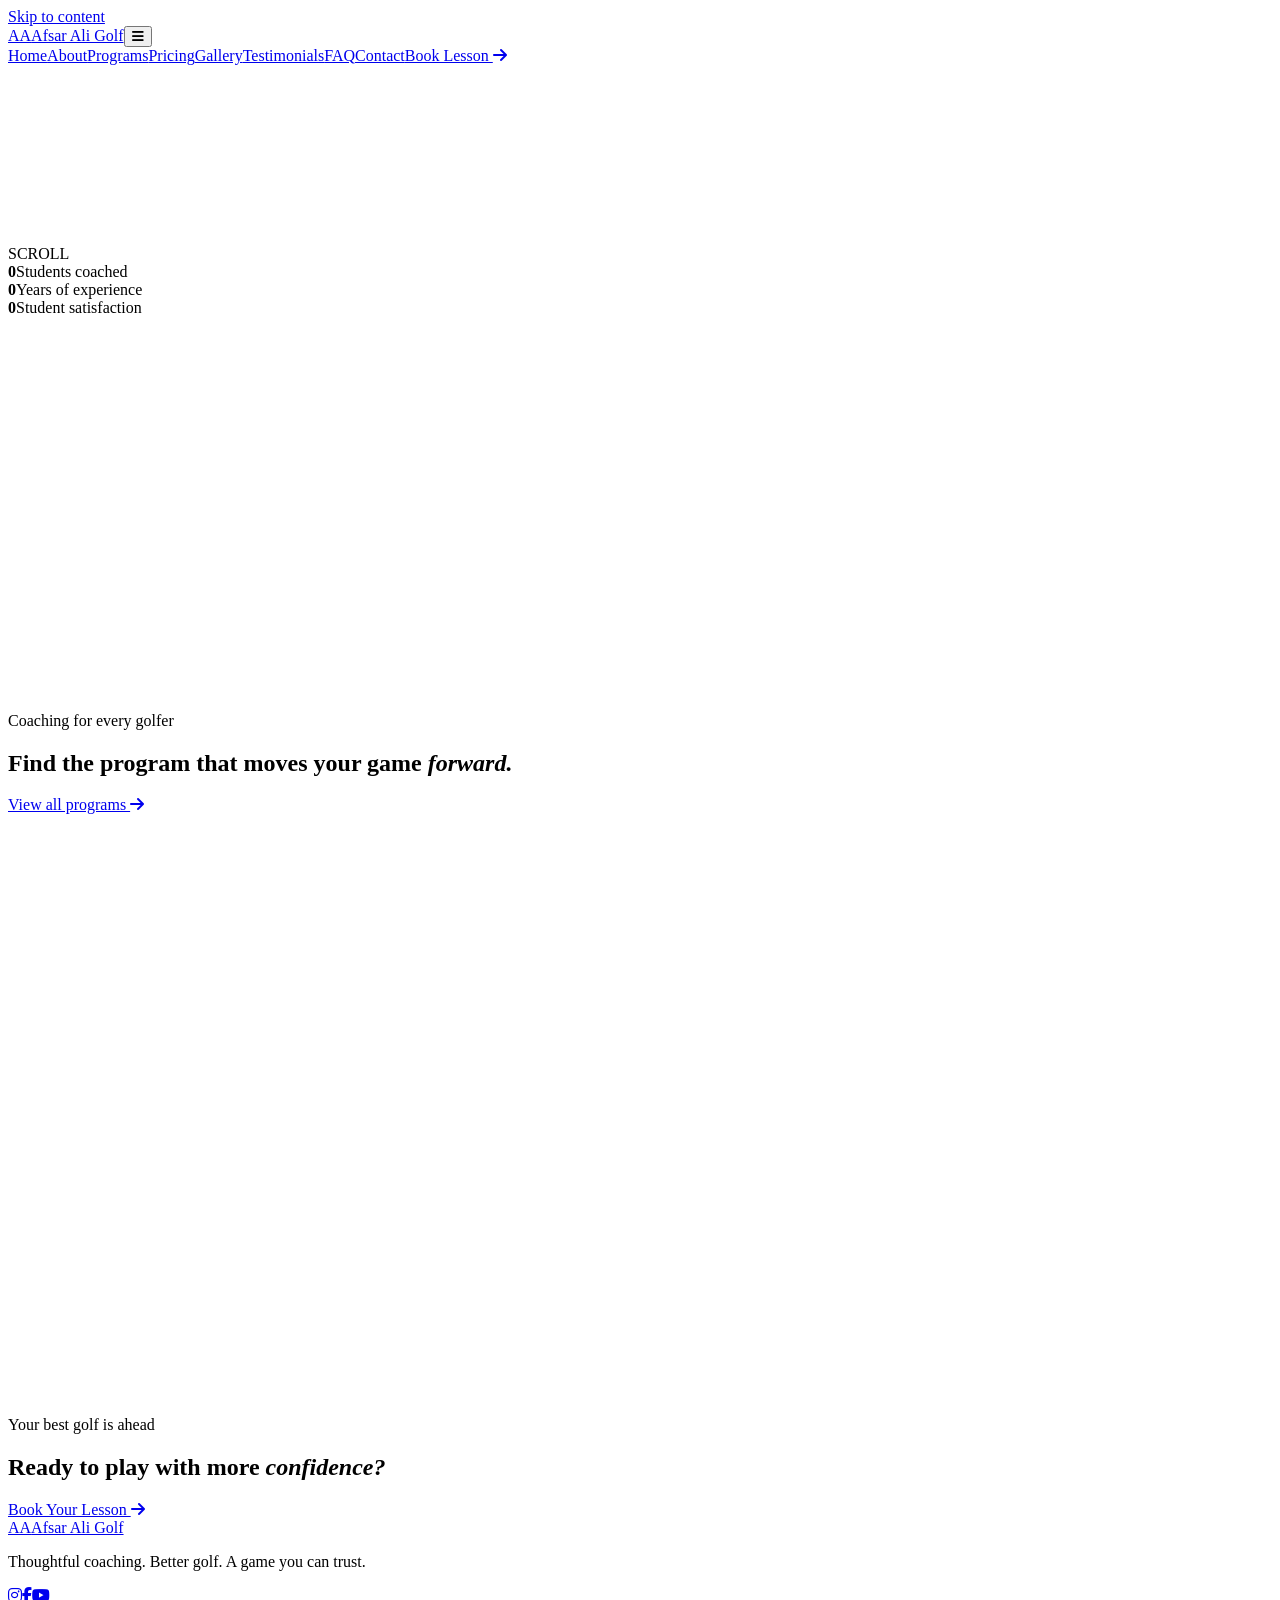
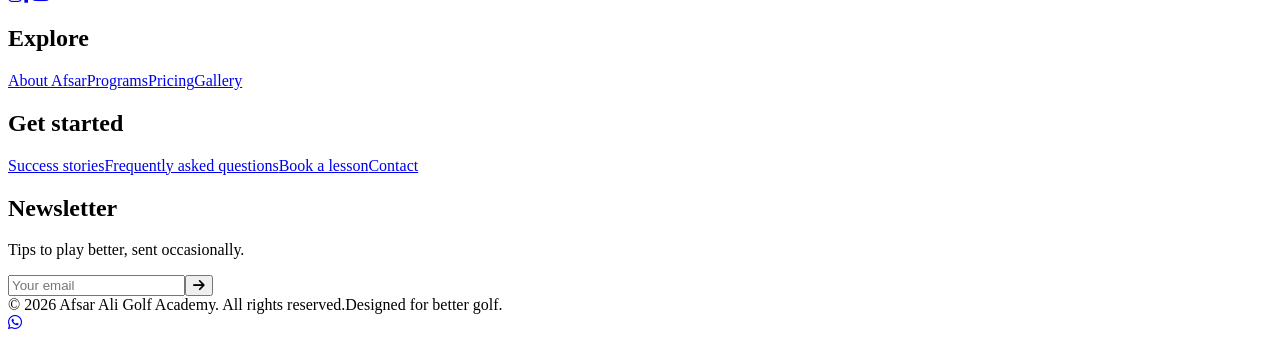
==== index.html @ 57fdd4dd "Add files via upload" ====
<!doctype html>
<html lang="en">
<head>
  <meta charset="utf-8"><meta name="viewport" content="width=device-width,initial-scale=1">
  <title>Afsar Ali Golf Academy | Master Your Golf Game</title>
  <meta name="description" content="Professional golf coaching from former professional player Afsar Ali. Private lessons, junior coaching, swing analysis and on-course game improvement.">
  <meta name="keywords" content="Afsar Ali, golf coach, golf lessons, private golf coaching, junior golf, swing analysis">
  <meta property="og:title" content="Afsar Ali Golf Academy"><meta property="og:description" content="Professional golf coaching for beginners, juniors and advanced players."><meta property="og:type" content="website"><meta property="og:image" content="https://images.unsplash.com/photo-1587174486073-ae5e5cff23aa?auto=format&fit=crop&w=1200&q=85">
  <meta name="twitter:card" content="summary_large_image"><link rel="icon" href="assets/icons/favicon.svg" type="image/svg+xml">
  <link rel="preconnect" href="https://fonts.googleapis.com"><link rel="preconnect" href="https://cdnjs.cloudflare.com" crossorigin><link rel="stylesheet" href="https://cdnjs.cloudflare.com/ajax/libs/font-awesome/6.7.2/css/all.min.css"><link rel="stylesheet" href="https://unpkg.com/aos@2.3.1/dist/aos.css"><link rel="stylesheet" href="assets/css/style.css"><link rel="stylesheet" href="assets/css/responsive.css"><link rel="stylesheet" href="assets/css/animations.css">
  <script type="application/ld+json">{"@context":"https://schema.org","@type":"LocalBusiness","name":"Afsar Ali Golf Academy","description":"Professional golf coaching led by former professional player Afsar Ali.","priceRange":"$$","areaServed":"Pakistan","sameAs":[]}</script>
</head>
<body>
<a class="skip-link" href="#main-content">Skip to content</a>
<header class="site-header"><div class="container nav-wrap"><a class="brand" href="index.html" aria-label="Afsar Ali Golf Academy home"><span class="brand-mark">AA</span>Afsar Ali Golf</a><button class="nav-toggle" aria-expanded="false" aria-label="Open navigation"><i class="fa-solid fa-bars"></i></button><nav class="nav-links" aria-label="Main navigation"><a aria-current="page" href="index.html">Home</a><a href="about.html">About</a><a href="programs.html">Programs</a><a href="pricing.html">Pricing</a><a href="gallery.html">Gallery</a><a href="testimonials.html">Testimonials</a><a href="faq.html">FAQ</a><a href="contact.html">Contact</a><a class="button button-primary" href="contact.html#book">Book Lesson <i class="fa-solid fa-arrow-right"></i></a></nav></div></header>
<main id="main-content">
  <section class="hero"><div class="container hero-content" data-aos="fade-up"><p class="eyebrow">Former professional player · expert coaching</p><h1 class="display">Master Your<br>Golf <em>Game.</em></h1><p class="hero-text">Professional golf coaching for beginners, juniors and advanced players — led by Afsar Ali, a former professional player who knows what it takes to perform.</p><div class="hero-actions"><a class="button button-primary" href="contact.html#book">Book a Lesson <i class="fa-solid fa-arrow-right"></i></a><a class="button button-outline" href="about.html">Learn More <i class="fa-solid fa-play"></i></a></div></div><div class="scroll-indicator">SCROLL</div></section>
  <section class="quick-stats"><div class="container stats-grid"><div class="stat"><strong data-count="500" data-suffix="+">0</strong><span>Students coached</span></div><div class="stat"><strong data-count="15" data-suffix="+">0</strong><span>Years of experience</span></div><div class="stat"><strong data-count="98" data-suffix="%">0</strong><span>Student satisfaction</span></div></div></section>
  <section class="section"><div class="container split"><div class="image-frame" data-aos="fade-right"><img src="https://images.unsplash.com/photo-1535131749006-b7f58c99034b?auto=format&fit=crop&w=1000&q=85" alt="A golfer practicing on the course" loading="lazy"><div class="experience-card"><strong>PRO</strong><span>PLAYER EXPERIENCE<br>IN EVERY LESSON</span></div></div><div data-aos="fade-left"><p class="eyebrow">Meet your coach</p><h2 class="section-title">A better game starts with a better <em>plan.</em></h2><p class="lead">Afsar Ali combines the perspective of a former professional player with a calm, practical approach to coaching. Every lesson is built around your body, your goals, and the shots you want to hit.</p><div class="feature-list"><div class="feature"><i class="fa-solid fa-circle-check"></i><div><b>Clear, personal coaching</b><p>Simple changes and feedback you can take to the course.</p></div></div><div class="feature"><i class="fa-solid fa-circle-check"></i><div><b>Modern improvement tools</b><p>Video analysis, focused drills, and progress you can measure.</p></div></div></div><a class="button button-green" href="about.html">Meet Afsar Ali <i class="fa-solid fa-arrow-right"></i></a></div></div></section>
  <section class="section section-alt"><div class="container"><div class="section-head"><div><p class="eyebrow">Coaching for every golfer</p><h2 class="section-title">Find the program that moves your game <em>forward.</em></h2></div><a class="button button-green" href="programs.html">View all programs <i class="fa-solid fa-arrow-right"></i></a></div><div class="program-grid"><article class="program-card" data-aos="zoom-in" data-aos-delay="0"><i class="fa-solid fa-golf-ball-tee"></i><h3>Beginner Lessons</h3><p>Build confidence, solid fundamentals, and a love for the game.</p><a class="card-link" href="programs.html">Explore program <i class="fa-solid fa-arrow-right"></i></a></article><article class="program-card" data-aos="zoom-in" data-aos-delay="80"><i class="fa-solid fa-child-reaching"></i><h3>Junior Coaching</h3><p>Fun, athletic coaching for the next generation of golfers.</p><a class="card-link" href="programs.html">Explore program <i class="fa-solid fa-arrow-right"></i></a></article><article class="program-card" data-aos="zoom-in" data-aos-delay="160"><i class="fa-solid fa-person-swing"></i><h3>Private Coaching</h3><p>One-to-one lessons tailored entirely to your next goal.</p><a class="card-link" href="programs.html">Explore program <i class="fa-solid fa-arrow-right"></i></a></article><article class="program-card" data-aos="zoom-in" data-aos-delay="240"><i class="fa-solid fa-chart-line"></i><h3>Swing Analysis</h3><p>See your patterns and get a focused practice roadmap.</p><a class="card-link" href="programs.html">Explore program <i class="fa-solid fa-arrow-right"></i></a></article></div></div></section>
  <section class="quote-strip"><div class="container" data-aos="fade-up"><blockquote>“Afsar gave me a simpler way to think about the game. I’m playing with more <em>confidence</em> than I have in years.”</blockquote><p class="quote-author">— Omar S. · Handicap improved from 18 to 11</p></div></section>
  <section class="cta"><div class="container"><div><p class="eyebrow">Your best golf is ahead</p><h2 class="section-title">Ready to play with more <em>confidence?</em></h2></div><a class="button button-green" href="contact.html#book">Book Your Lesson <i class="fa-solid fa-arrow-right"></i></a></div></section>
</main>
<footer class="site-footer"><div class="container footer-grid"><div class="footer-brand"><a class="brand" href="index.html"><span class="brand-mark">AA</span>Afsar Ali Golf</a><p>Thoughtful coaching. Better golf. A game you can trust.</p><div class="socials"><a href="#" aria-label="Instagram"><i class="fa-brands fa-instagram"></i></a><a href="#" aria-label="Facebook"><i class="fa-brands fa-facebook-f"></i></a><a href="#" aria-label="YouTube"><i class="fa-brands fa-youtube"></i></a></div></div><div><h2>Explore</h2><a href="about.html">About Afsar</a><a href="programs.html">Programs</a><a href="pricing.html">Pricing</a><a href="gallery.html">Gallery</a></div><div><h2>Get started</h2><a href="testimonials.html">Success stories</a><a href="faq.html">Frequently asked questions</a><a href="contact.html#book">Book a lesson</a><a href="contact.html">Contact</a></div><div><h2>Newsletter</h2><p>Tips to play better, sent occasionally.</p><form class="newsletter" data-newsletter><input aria-label="Email address" type="email" required placeholder="Your email"><button aria-label="Subscribe" type="submit"><i class="fa-solid fa-arrow-right"></i></button></form></div></div><div class="container footer-bottom"><span>© 2026 Afsar Ali Golf Academy. All rights reserved.</span><span>Designed for better golf.</span></div></footer>
<a class="whatsapp" href="https://wa.me/923000000000?text=Hello%20Afsar%2C%20I%27d%20like%20to%20book%20a%20golf%20lesson." aria-label="Book a lesson on WhatsApp"><i class="fa-brands fa-whatsapp"></i></a>
<script src="https://unpkg.com/aos@2.3.1/dist/aos.js"></script><script src="assets/js/app.js"></script>
</body></html>
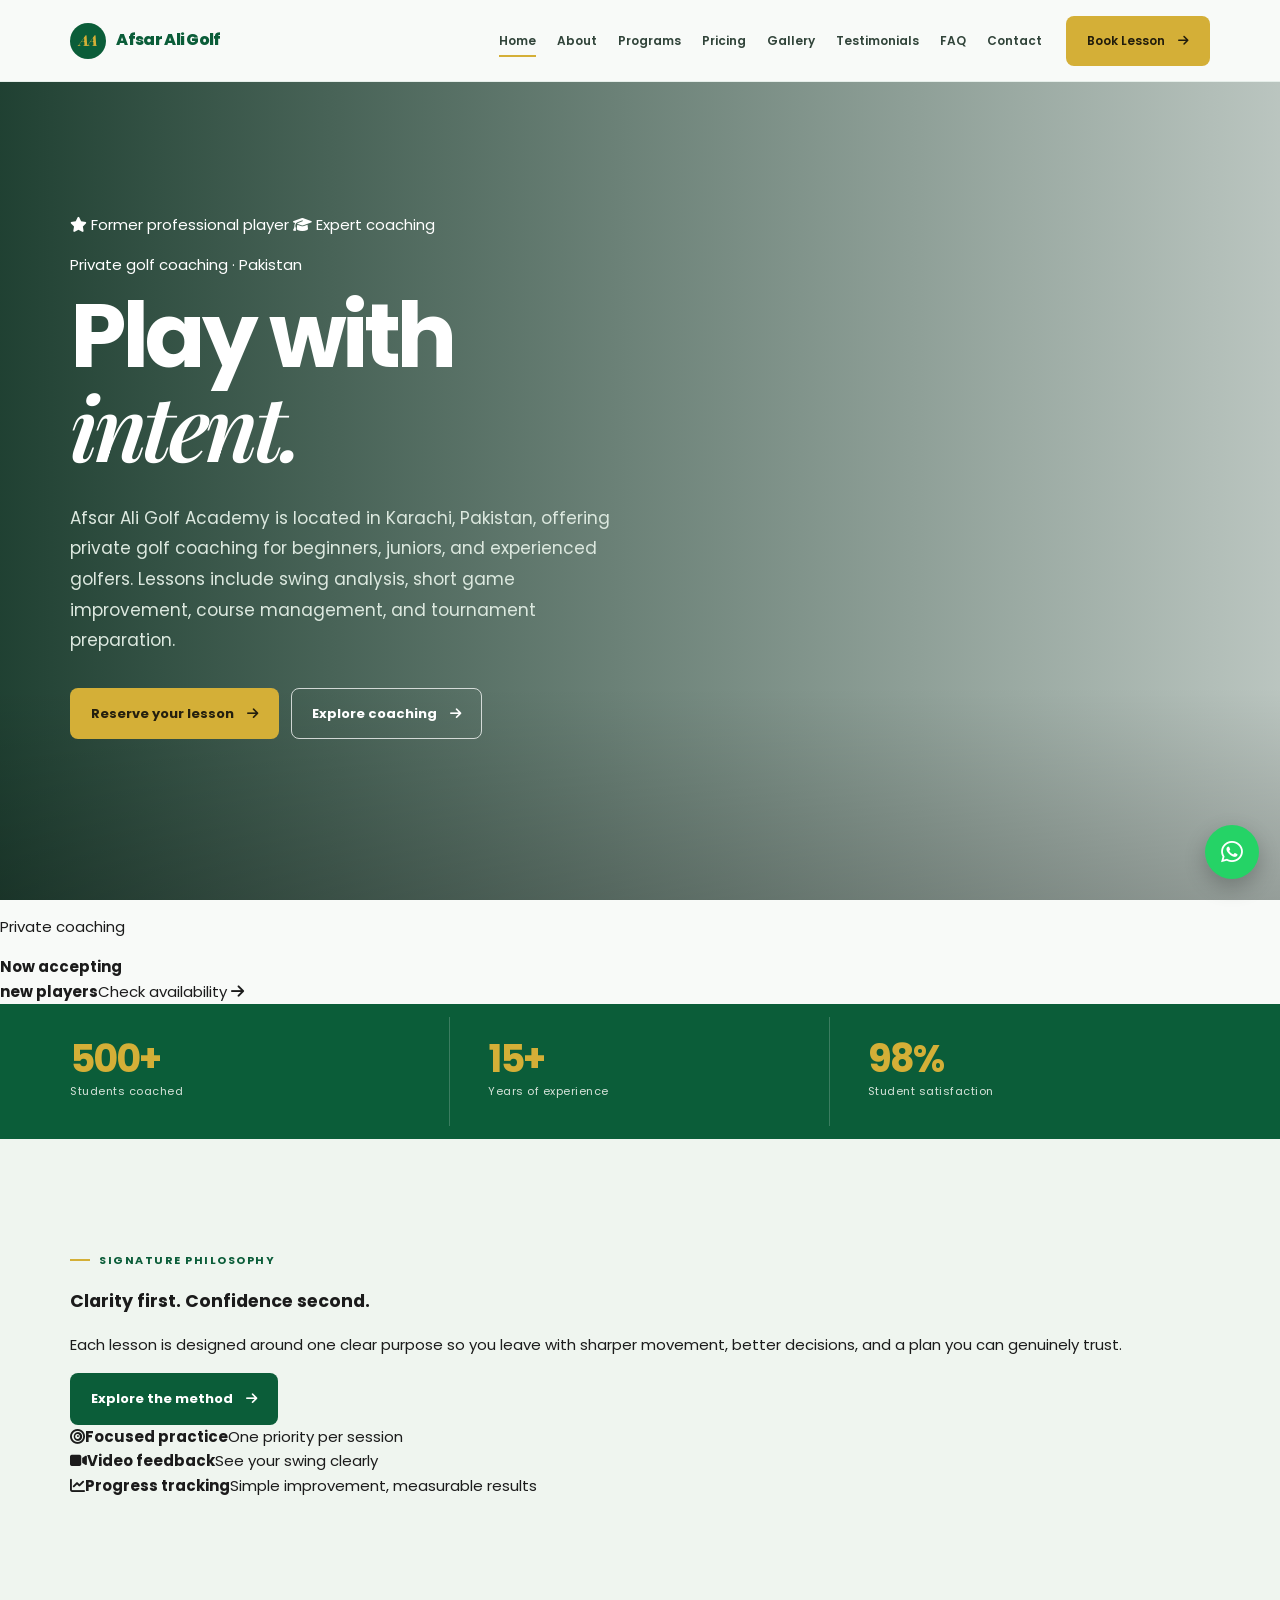
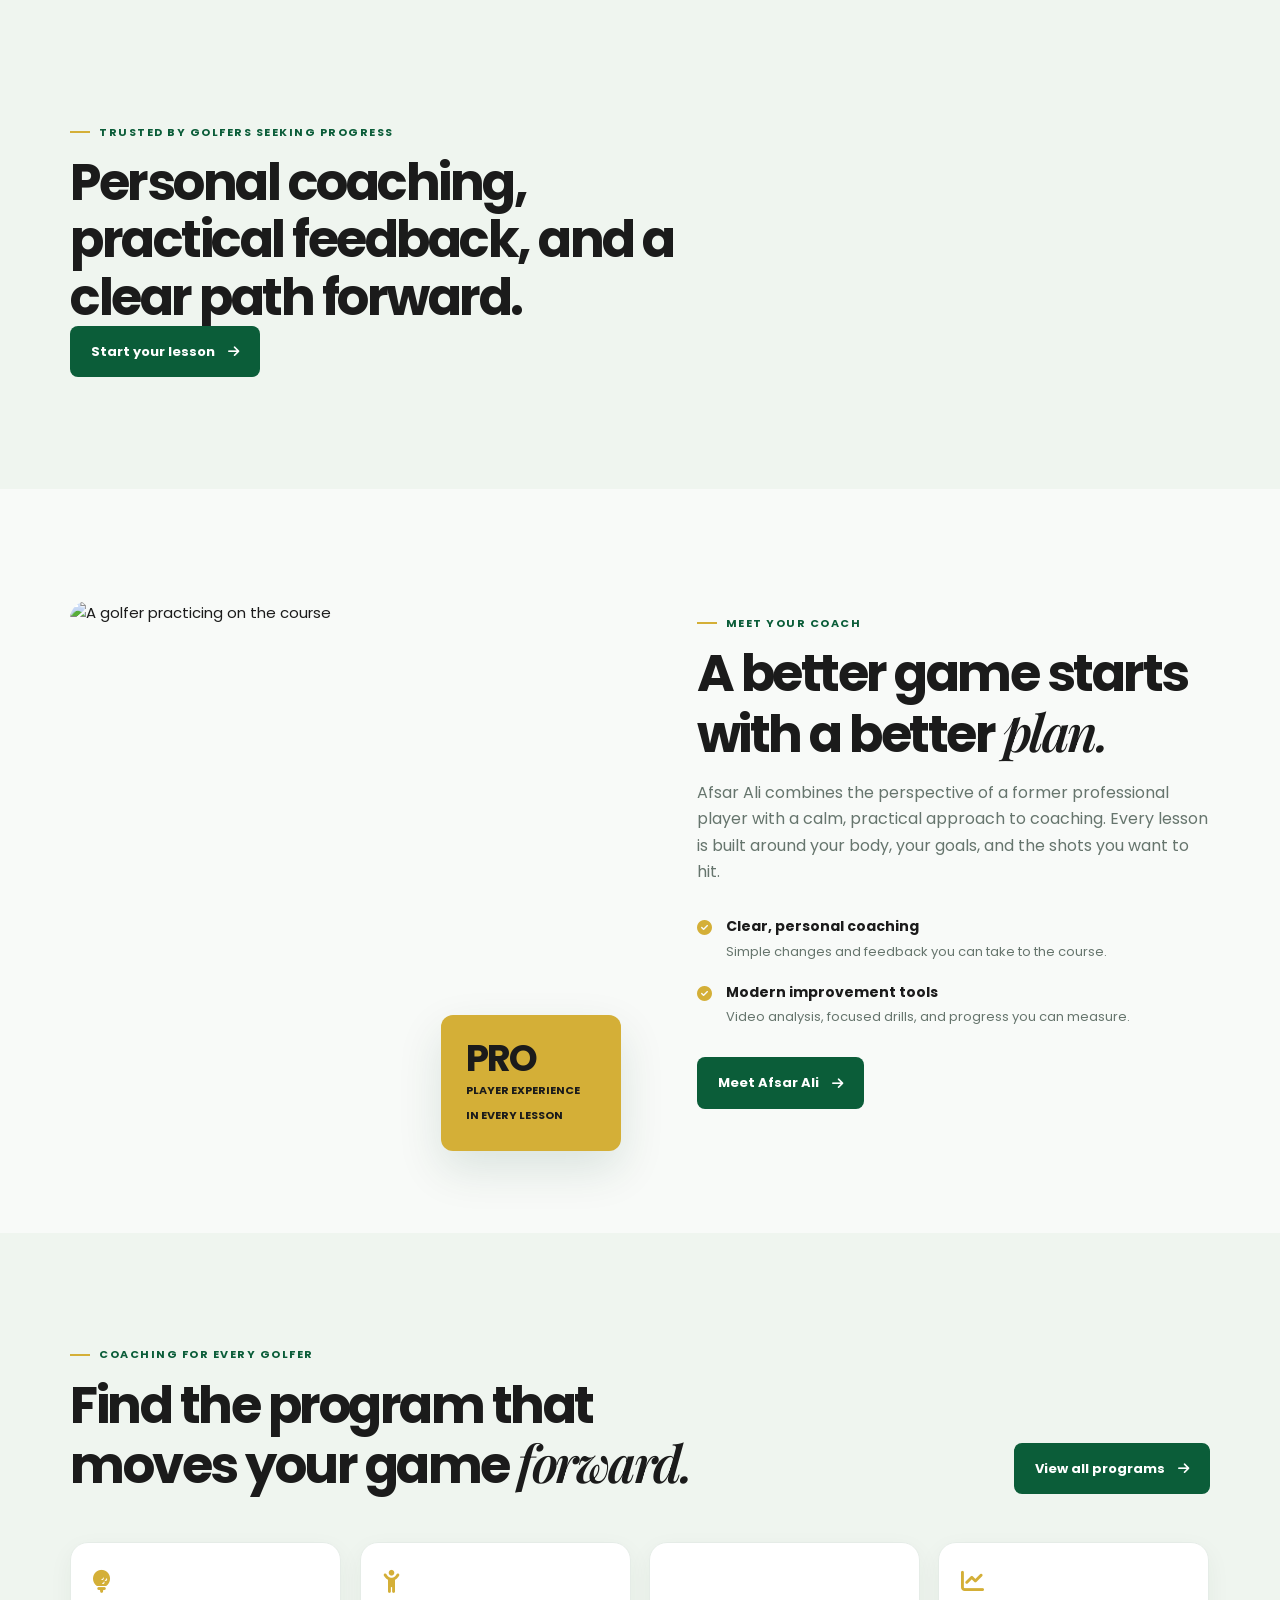
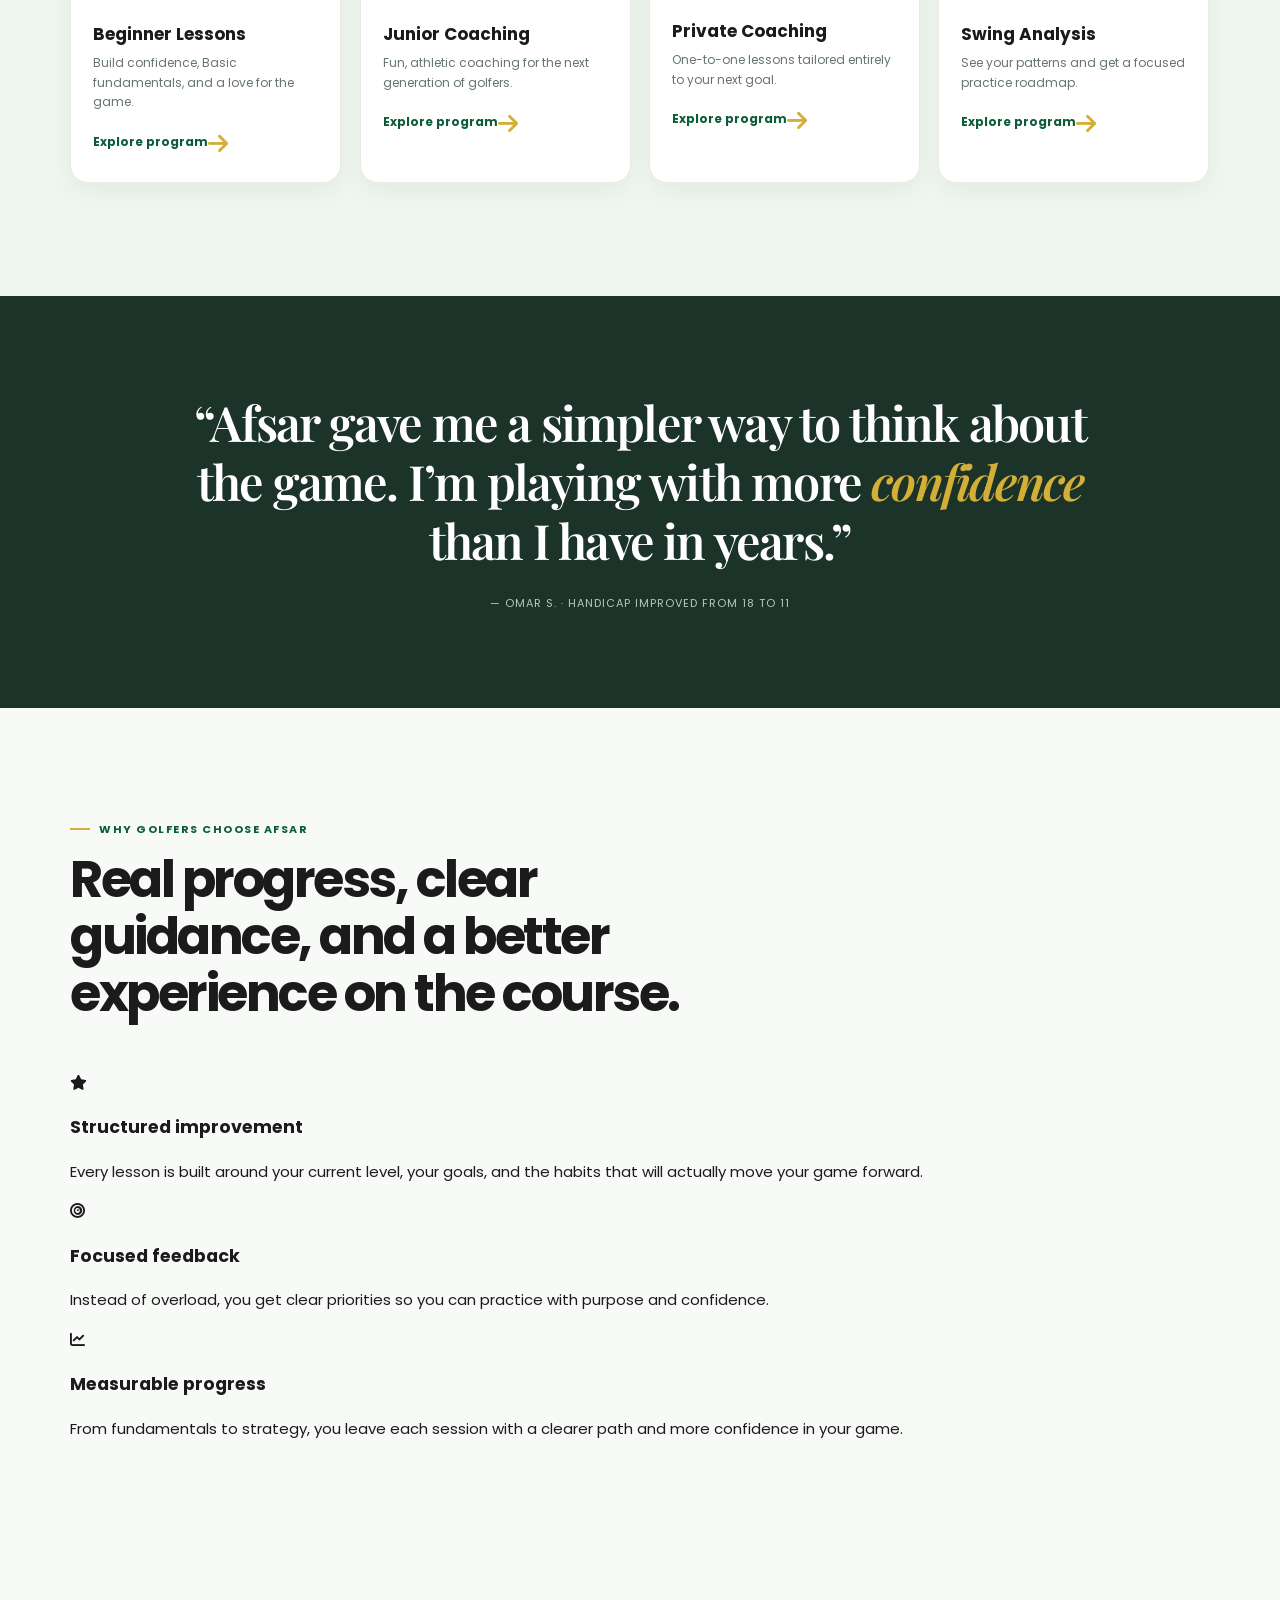
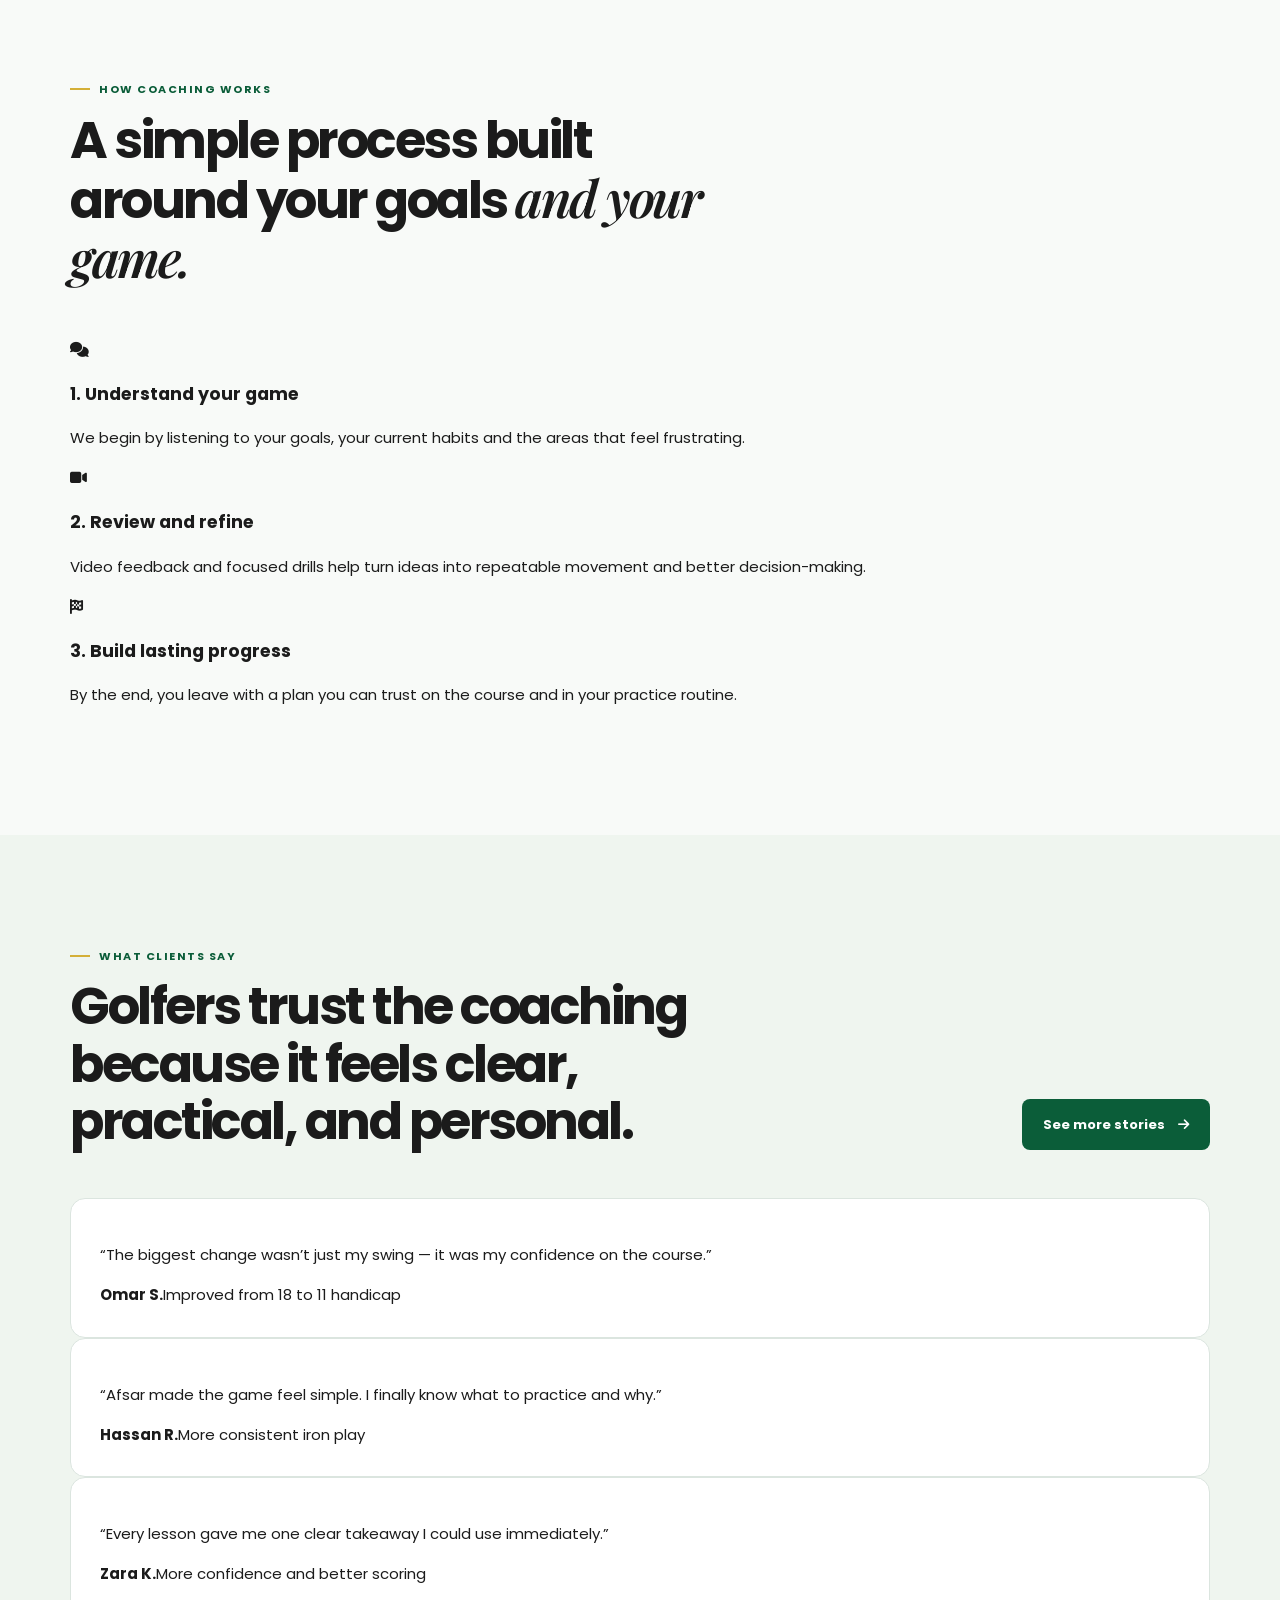
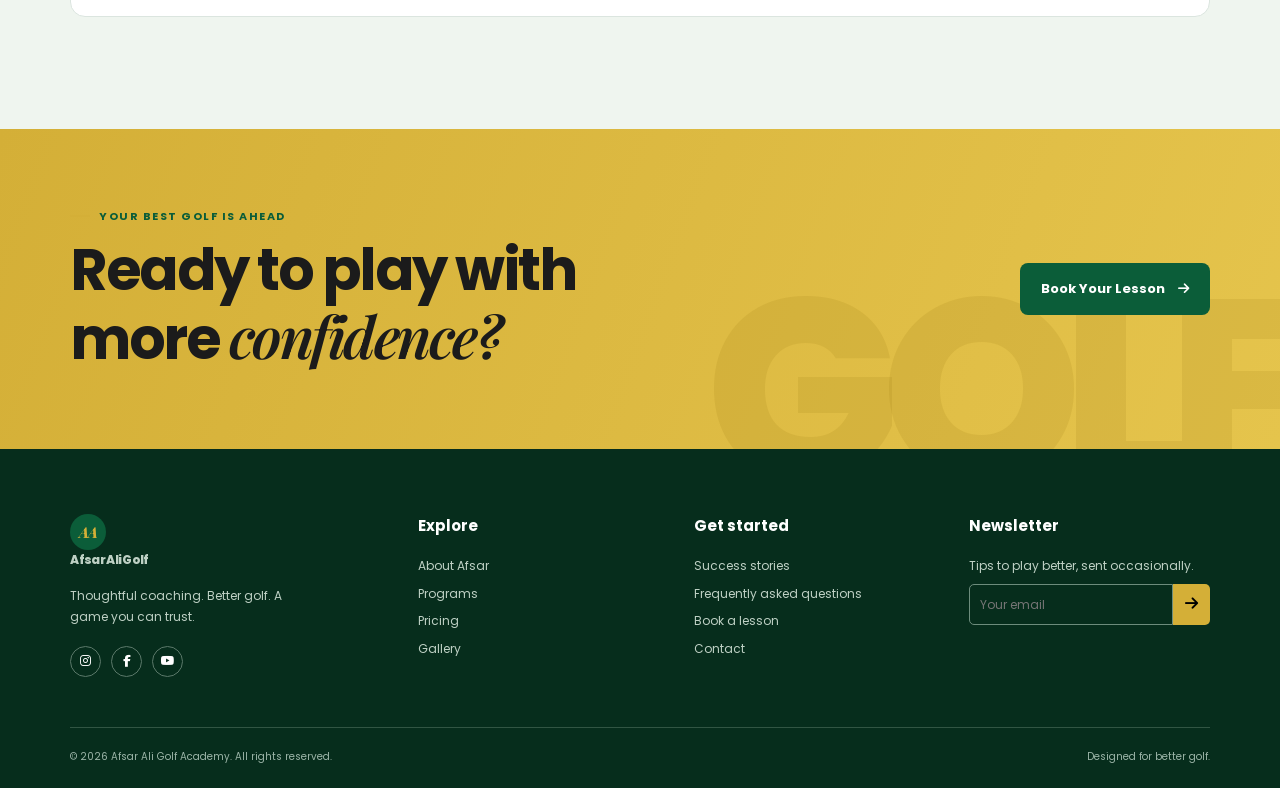
==== commit 8e073668: "Add files via upload" ====
--- a/index.html
+++ b/index.html
@@ -2,26 +2,171 @@
 <html lang="en">
 <head>
   <meta charset="utf-8"><meta name="viewport" content="width=device-width,initial-scale=1">
-  <title>Afsar Ali Golf Academy | Master Your Golf Game</title>
+  <title>Afsar Ali Golf Coach in Karachi | Golf Lessons & Training</title>
   <meta name="description" content="Professional golf coaching from former professional player Afsar Ali. Private lessons, junior coaching, swing analysis and on-course game improvement.">
   <meta name="keywords" content="Afsar Ali, golf coach, golf lessons, private golf coaching, junior golf, swing analysis">
   <meta property="og:title" content="Afsar Ali Golf Academy"><meta property="og:description" content="Professional golf coaching for beginners, juniors and advanced players."><meta property="og:type" content="website"><meta property="og:image" content="https://images.unsplash.com/photo-1587174486073-ae5e5cff23aa?auto=format&fit=crop&w=1200&q=85">
-  <meta name="twitter:card" content="summary_large_image"><link rel="icon" href="assets/icons/favicon.svg" type="image/svg+xml">
-  <link rel="preconnect" href="https://fonts.googleapis.com"><link rel="preconnect" href="https://cdnjs.cloudflare.com" crossorigin><link rel="stylesheet" href="https://cdnjs.cloudflare.com/ajax/libs/font-awesome/6.7.2/css/all.min.css"><link rel="stylesheet" href="https://unpkg.com/aos@2.3.1/dist/aos.css"><link rel="stylesheet" href="assets/css/style.css"><link rel="stylesheet" href="assets/css/responsive.css"><link rel="stylesheet" href="assets/css/animations.css">
-  <script type="application/ld+json">{"@context":"https://schema.org","@type":"LocalBusiness","name":"Afsar Ali Golf Academy","description":"Professional golf coaching led by former professional player Afsar Ali.","priceRange":"$$","areaServed":"Pakistan","sameAs":[]}</script>
+  <meta name="twitter:card" content="summary_large_image">
+  <link rel="icon" href="assets/icons/favicon.svg">
+  <link rel="canonical" href="https://afsarali.great-site.net/"><link rel="icon" href="assets/icons/favicon.svg" type="image/svg+xml">
+  <link rel="preconnect" href="https://fonts.googleapis.com"><link rel="preconnect" href="https://cdnjs.cloudflare.com" crossorigin><link rel="preconnect" href="https://images.unsplash.com" crossorigin><link rel="stylesheet" href="https://cdnjs.cloudflare.com/ajax/libs/font-awesome/6.7.2/css/all.min.css"><link rel="stylesheet" href="assets/css/style.css"><link rel="stylesheet" href="assets/css/responsive.css"><link rel="stylesheet" href="assets/css/animations.css">
+  <script type="application/ld+json">{"@context":"https://schema.org","@type":"SportsActivityLocation","name":"Afsar Ali Golf Academy","description":"Professional golf coaching led by former professional player Afsar Ali.","priceRange":"$$","areaServed":"Karachi","address":{"@type":"PostalAddress","addressLocality":"Karachi","addressCountry":"PK"},"sameAs":[]}</script>
 </head>
 <body>
 <a class="skip-link" href="#main-content">Skip to content</a>
 <header class="site-header"><div class="container nav-wrap"><a class="brand" href="index.html" aria-label="Afsar Ali Golf Academy home"><span class="brand-mark">AA</span>Afsar Ali Golf</a><button class="nav-toggle" aria-expanded="false" aria-label="Open navigation"><i class="fa-solid fa-bars"></i></button><nav class="nav-links" aria-label="Main navigation"><a aria-current="page" href="index.html">Home</a><a href="about.html">About</a><a href="programs.html">Programs</a><a href="pricing.html">Pricing</a><a href="gallery.html">Gallery</a><a href="testimonials.html">Testimonials</a><a href="faq.html">FAQ</a><a href="contact.html">Contact</a><a class="button button-primary" href="contact.html#book">Book Lesson <i class="fa-solid fa-arrow-right"></i></a></nav></div></header>
 <main id="main-content">
-  <section class="hero"><div class="container hero-content" data-aos="fade-up"><p class="eyebrow">Former professional player · expert coaching</p><h1 class="display">Master Your<br>Golf <em>Game.</em></h1><p class="hero-text">Professional golf coaching for beginners, juniors and advanced players — led by Afsar Ali, a former professional player who knows what it takes to perform.</p><div class="hero-actions"><a class="button button-primary" href="contact.html#book">Book a Lesson <i class="fa-solid fa-arrow-right"></i></a><a class="button button-outline" href="about.html">Learn More <i class="fa-solid fa-play"></i></a></div></div><div class="scroll-indicator">SCROLL</div></section>
-  <section class="quick-stats"><div class="container stats-grid"><div class="stat"><strong data-count="500" data-suffix="+">0</strong><span>Students coached</span></div><div class="stat"><strong data-count="15" data-suffix="+">0</strong><span>Years of experience</span></div><div class="stat"><strong data-count="98" data-suffix="%">0</strong><span>Student satisfaction</span></div></div></section>
-  <section class="section"><div class="container split"><div class="image-frame" data-aos="fade-right"><img src="https://images.unsplash.com/photo-1535131749006-b7f58c99034b?auto=format&fit=crop&w=1000&q=85" alt="A golfer practicing on the course" loading="lazy"><div class="experience-card"><strong>PRO</strong><span>PLAYER EXPERIENCE<br>IN EVERY LESSON</span></div></div><div data-aos="fade-left"><p class="eyebrow">Meet your coach</p><h2 class="section-title">A better game starts with a better <em>plan.</em></h2><p class="lead">Afsar Ali combines the perspective of a former professional player with a calm, practical approach to coaching. Every lesson is built around your body, your goals, and the shots you want to hit.</p><div class="feature-list"><div class="feature"><i class="fa-solid fa-circle-check"></i><div><b>Clear, personal coaching</b><p>Simple changes and feedback you can take to the course.</p></div></div><div class="feature"><i class="fa-solid fa-circle-check"></i><div><b>Modern improvement tools</b><p>Video analysis, focused drills, and progress you can measure.</p></div></div></div><a class="button button-green" href="about.html">Meet Afsar Ali <i class="fa-solid fa-arrow-right"></i></a></div></div></section>
-  <section class="section section-alt"><div class="container"><div class="section-head"><div><p class="eyebrow">Coaching for every golfer</p><h2 class="section-title">Find the program that moves your game <em>forward.</em></h2></div><a class="button button-green" href="programs.html">View all programs <i class="fa-solid fa-arrow-right"></i></a></div><div class="program-grid"><article class="program-card" data-aos="zoom-in" data-aos-delay="0"><i class="fa-solid fa-golf-ball-tee"></i><h3>Beginner Lessons</h3><p>Build confidence, solid fundamentals, and a love for the game.</p><a class="card-link" href="programs.html">Explore program <i class="fa-solid fa-arrow-right"></i></a></article><article class="program-card" data-aos="zoom-in" data-aos-delay="80"><i class="fa-solid fa-child-reaching"></i><h3>Junior Coaching</h3><p>Fun, athletic coaching for the next generation of golfers.</p><a class="card-link" href="programs.html">Explore program <i class="fa-solid fa-arrow-right"></i></a></article><article class="program-card" data-aos="zoom-in" data-aos-delay="160"><i class="fa-solid fa-person-swing"></i><h3>Private Coaching</h3><p>One-to-one lessons tailored entirely to your next goal.</p><a class="card-link" href="programs.html">Explore program <i class="fa-solid fa-arrow-right"></i></a></article><article class="program-card" data-aos="zoom-in" data-aos-delay="240"><i class="fa-solid fa-chart-line"></i><h3>Swing Analysis</h3><p>See your patterns and get a focused practice roadmap.</p><a class="card-link" href="programs.html">Explore program <i class="fa-solid fa-arrow-right"></i></a></article></div></div></section>
-  <section class="quote-strip"><div class="container" data-aos="fade-up"><blockquote>“Afsar gave me a simpler way to think about the game. I’m playing with more <em>confidence</em> than I have in years.”</blockquote><p class="quote-author">— Omar S. · Handicap improved from 18 to 11</p></div></section>
-  <section class="cta"><div class="container"><div><p class="eyebrow">Your best golf is ahead</p><h2 class="section-title">Ready to play with more <em>confidence?</em></h2></div><a class="button button-green" href="contact.html#book">Book Your Lesson <i class="fa-solid fa-arrow-right"></i></a></div></section>
+  <section class="hero hero-luxe">
+    <div class="container hero-content" data-aos="fade-up">
+      <div class="hero-meta">
+        <span class="hero-pill"><i class="fa-solid fa-star"></i> Former professional player</span>
+        <span class="hero-pill"><i class="fa-solid fa-graduation-cap"></i> Expert coaching</span>
+      </div>
+      <p class="hero-kicker"><span></span> Private golf coaching · Pakistan</p>
+      <h1 class="display">Play with<br><em>intent.</em></h1>
+      <p class="hero-text">Afsar Ali Golf Academy is located in Karachi, Pakistan, offering private golf coaching for beginners, juniors, and experienced golfers. Lessons include swing analysis, short game improvement, course management, and tournament preparation.</p>
+      <div class="hero-actions">
+        <a class="button button-primary" href="contact.html#book">Reserve your lesson <i class="fa-solid fa-arrow-right"></i></a>
+        <a class="button button-outline" href="programs.html">Explore coaching <i class="fa-solid fa-arrow-right"></i></a>
+      </div>
+     
+    </div>
+  </section>
+  <aside class="hero-reservation" aria-label="Private coaching availability"><span class="availability-dot"></span><p>Private coaching</p><strong>Now accepting<br>new players</strong><a href="contact.html#book">Check availability <i class="fa-solid fa-arrow-right"></i></a></aside>
+
+  <section class="quick-stats">
+    <div class="container stats-grid">
+      <div class="stat"><strong data-count="500" data-suffix="+">0</strong><span>Students coached</span></div>
+      <div class="stat"><strong data-count="15" data-suffix="+">0</strong><span>Years of experience</span></div>
+      <div class="stat"><strong data-count="98" data-suffix="%">0</strong><span>Student satisfaction</span></div>
+    </div>
+  </section>
+
+  <section class="section section-alt">
+    <div class="container">
+      <div class="feature-showcase" data-aos="fade-up">
+        <article class="feature-featured">
+          <div class="feature-featured-copy">
+            <p class="eyebrow">Signature philosophy</p>
+            <h3>Clarity first. Confidence second.</h3>
+            <p>Each lesson is designed around one clear purpose so you leave with sharper movement, better decisions, and a plan you can genuinely trust.</p>
+            <a class="button button-green" href="programs.html">Explore the method <i class="fa-solid fa-arrow-right"></i></a>
+          </div>
+          <div class="feature-pills">
+            <div class="pill-card"><i class="fa-solid fa-bullseye"></i><strong>Focused practice</strong><span>One priority per session</span></div>
+            <div class="pill-card"><i class="fa-solid fa-video"></i><strong>Video feedback</strong><span>See your swing clearly</span></div>
+            <div class="pill-card"><i class="fa-solid fa-chart-line"></i><strong>Progress tracking</strong><span>Simple improvement, measurable results</span></div>
+          </div>
+        </article>
+      </div>
+    </div>
+  </section>
+
+  <section class="section section-alt trust-strip">
+    <div class="container">
+      <div class="trust-bar" data-aos="fade-up">
+        <div>
+          <p class="eyebrow">Trusted by golfers seeking progress</p>
+          <h2 class="section-title">Personal coaching, practical feedback, and a clear path forward.</h2>
+        </div>
+        <a class="button button-green" href="contact.html#book">Start your lesson <i class="fa-solid fa-arrow-right"></i></a>
+      </div>
+    </div>
+  </section>
+
+  <section class="section">
+    <div class="container split">
+      <div class="image-frame" data-aos="fade-right">
+        <img src="https://images.unsplash.com/photo-1535131749006-b7f58c99034b?auto=format&fit=crop&w=1000&q=85" alt="A golfer practicing on the course" loading="lazy" />
+        <div class="experience-card"><strong>PRO</strong><span>PLAYER EXPERIENCE<br>IN EVERY LESSON</span></div>
+      </div>
+      <div data-aos="fade-left">
+        <p class="eyebrow">Meet your coach</p>
+        <h2 class="section-title">A better game starts with a better <em>plan.</em></h2>
+        <p class="lead">Afsar Ali combines the perspective of a former professional player with a calm, practical approach to coaching. Every lesson is built around your body, your goals, and the shots you want to hit.</p>
+        <div class="feature-list">
+          <div class="feature"><i class="fa-solid fa-circle-check"></i><div><b>Clear, personal coaching</b><p>Simple changes and feedback you can take to the course.</p></div></div>
+          <div class="feature"><i class="fa-solid fa-circle-check"></i><div><b>Modern improvement tools</b><p>Video analysis, focused drills, and progress you can measure.</p></div></div>
+        </div>
+        <a class="button button-green" href="about.html">Meet Afsar Ali <i class="fa-solid fa-arrow-right"></i></a>
+      </div>
+    </div>
+  </section>
+
+  <section class="section section-alt">
+    <div class="container">
+      <div class="section-head">
+        <div>
+          <p class="eyebrow">Coaching for every golfer</p>
+          <h2 class="section-title">Find the program that moves your game <em>forward.</em></h2>
+        </div>
+        <a class="button button-green" href="programs.html">View all programs <i class="fa-solid fa-arrow-right"></i></a>
+      </div>
+      <div class="program-grid">
+        <article class="program-card" data-aos="zoom-in" data-aos-delay="0"><i class="fa-solid fa-golf-ball-tee"></i><h3>Beginner Lessons</h3><p>Build confidence, Basic fundamentals, and a love for the game.</p><a class="card-link" href="programs.html">Explore program <i class="fa-solid fa-arrow-right"></i></a></article>
+        <article class="program-card" data-aos="zoom-in" data-aos-delay="80"><i class="fa-solid fa-child-reaching"></i><h3>Junior Coaching</h3><p>Fun, athletic coaching for the next generation of golfers.</p><a class="card-link" href="programs.html">Explore program <i class="fa-solid fa-arrow-right"></i></a></article>
+        <article class="program-card" data-aos="zoom-in" data-aos-delay="160"><i class="fa-solid fa-person-swing"></i><h3>Private Coaching</h3><p>One-to-one lessons tailored entirely to your next goal.</p><a class="card-link" href="programs.html">Explore program <i class="fa-solid fa-arrow-right"></i></a></article>
+        <article class="program-card" data-aos="zoom-in" data-aos-delay="240"><i class="fa-solid fa-chart-line"></i><h3>Swing Analysis</h3><p>See your patterns and get a focused practice roadmap.</p><a class="card-link" href="programs.html">Explore program <i class="fa-solid fa-arrow-right"></i></a></article>
+      </div>
+    </div>
+  </section>
+
+  <section class="quote-strip">
+    <div class="container" data-aos="fade-up">
+      <blockquote>“Afsar gave me a simpler way to think about the game. I’m playing with more <em>confidence</em> than I have in years.”</blockquote>
+      <p class="quote-author">— Omar S. · Handicap improved from 18 to 11</p>
+    </div>
+  </section>
+
+  <section class="section">
+    <div class="container">
+      <div class="section-head">
+        <div><p class="eyebrow">Why golfers choose Afsar</p><h2 class="section-title">Real progress, clear guidance, and a better experience on the course.</h2></div>
+      </div>
+      <div class="proof-grid">
+        <article class="proof-card" data-aos="fade-up"><i class="fa-solid fa-star"></i><h3>Structured improvement</h3><p>Every lesson is built around your current level, your goals, and the habits that will actually move your game forward.</p></article>
+        <article class="proof-card" data-aos="fade-up" data-aos-delay="100"><i class="fa-solid fa-bullseye"></i><h3>Focused feedback</h3><p>Instead of overload, you get clear priorities so you can practice with purpose and confidence.</p></article>
+        <article class="proof-card" data-aos="fade-up" data-aos-delay="200"><i class="fa-solid fa-chart-line"></i><h3>Measurable progress</h3><p>From fundamentals to strategy, you leave each session with a clearer path and more confidence in your game.</p></article>
+      </div>
+    </div>
+  </section>
+
+  <section class="section">
+    <div class="container">
+      <div class="section-head">
+        <div><p class="eyebrow">How coaching works</p><h2 class="section-title">A simple process built around your goals <em>and your game.</em></h2></div>
+      </div>
+      <div class="benefit-grid">
+        <article class="benefit-card" data-aos="fade-up"><i class="fa-solid fa-comments"></i><h3>1. Understand your game</h3><p>We begin by listening to your goals, your current habits and the areas that feel frustrating.</p></article>
+        <article class="benefit-card" data-aos="fade-up" data-aos-delay="100"><i class="fa-solid fa-video"></i><h3>2. Review and refine</h3><p>Video feedback and focused drills help turn ideas into repeatable movement and better decision-making.</p></article>
+        <article class="benefit-card" data-aos="fade-up" data-aos-delay="200"><i class="fa-solid fa-flag-checkered"></i><h3>3. Build lasting progress</h3><p>By the end, you leave with a plan you can trust on the course and in your practice routine.</p></article>
+      </div>
+    </div>
+  </section>
+
+  <section class="section section-alt">
+    <div class="container">
+      <div class="section-head">
+        <div><p class="eyebrow">What clients say</p><h2 class="section-title">Golfers trust the coaching because it feels clear, practical, and personal.</h2></div>
+        <a class="button button-green" href="testimonials.html">See more stories <i class="fa-solid fa-arrow-right"></i></a>
+      </div>
+      <div class="testimonial-grid">
+        <article class="testimonial-card" data-aos="fade-up"><p class="testimonial-quote">“The biggest change wasn’t just my swing — it was my confidence on the course.”</p><div class="testimonial-meta"><strong>Omar S.</strong><span>Improved from 18 to 11 handicap</span></div></article>
+        <article class="testimonial-card" data-aos="fade-up" data-aos-delay="100"><p class="testimonial-quote">“Afsar made the game feel simple. I finally know what to practice and why.”</p><div class="testimonial-meta"><strong>Hassan R.</strong><span>More consistent iron play</span></div></article>
+        <article class="testimonial-card" data-aos="fade-up" data-aos-delay="200"><p class="testimonial-quote">“Every lesson gave me one clear takeaway I could use immediately.”</p><div class="testimonial-meta"><strong>Zara K.</strong><span>More confidence and better scoring</span></div></article>
+      </div>
+    </div>
+  </section>
+
+  <section class="cta">
+    <div class="container">
+      <div><p class="eyebrow">Your best golf is ahead</p><h2 class="section-title">Ready to play with more <em>confidence?</em></h2></div>
+      <a class="button button-green" href="contact.html#book">Book Your Lesson <i class="fa-solid fa-arrow-right"></i></a>
+    </div>
+  </section>
 </main>
 <footer class="site-footer"><div class="container footer-grid"><div class="footer-brand"><a class="brand" href="index.html"><span class="brand-mark">AA</span>Afsar Ali Golf</a><p>Thoughtful coaching. Better golf. A game you can trust.</p><div class="socials"><a href="#" aria-label="Instagram"><i class="fa-brands fa-instagram"></i></a><a href="#" aria-label="Facebook"><i class="fa-brands fa-facebook-f"></i></a><a href="#" aria-label="YouTube"><i class="fa-brands fa-youtube"></i></a></div></div><div><h2>Explore</h2><a href="about.html">About Afsar</a><a href="programs.html">Programs</a><a href="pricing.html">Pricing</a><a href="gallery.html">Gallery</a></div><div><h2>Get started</h2><a href="testimonials.html">Success stories</a><a href="faq.html">Frequently asked questions</a><a href="contact.html#book">Book a lesson</a><a href="contact.html">Contact</a></div><div><h2>Newsletter</h2><p>Tips to play better, sent occasionally.</p><form class="newsletter" data-newsletter><input aria-label="Email address" type="email" required placeholder="Your email"><button aria-label="Subscribe" type="submit"><i class="fa-solid fa-arrow-right"></i></button></form></div></div><div class="container footer-bottom"><span>© 2026 Afsar Ali Golf Academy. All rights reserved.</span><span>Designed for better golf.</span></div></footer>
-<a class="whatsapp" href="https://wa.me/923000000000?text=Hello%20Afsar%2C%20I%27d%20like%20to%20book%20a%20golf%20lesson." aria-label="Book a lesson on WhatsApp"><i class="fa-brands fa-whatsapp"></i></a>
-<script src="https://unpkg.com/aos@2.3.1/dist/aos.js"></script><script src="assets/js/app.js"></script>
-</body></html>
+<a class="whatsapp" href="https://wa.me/923333442012?text=Hello%20Afsar%2C%20I%27d%20like%20to%20book%20a%20golf%20lesson." aria-label="Book a lesson on WhatsApp"><i class="fa-brands fa-whatsapp"></i></a>
+<script src="assets/js/app.js"></script>
+</body>
+</html>
--- a/assets/css/style.css
+++ b/assets/css/style.css
@@ -0,0 +1,2 @@
+@import url('https://fonts.googleapis.com/css2?family=Poppins:wght@400;500;600;700;800&family=Playfair+Display:ital,wght@0,600;0,700;1,600&display=swap');
+:root{--green:#0B5D39;--green-dark:#064128;--gold:#D4AF37;--paper:#F8FAF8;--ink:#1B1B1B;--white:#fff;--line:#dbe5df;--muted:#66756d;--shadow:0 18px 46px rgba(6,65,40,.12);--radius:18px}*{box-sizing:border-box}html{scroll-behavior:smooth}body{margin:0;background:var(--paper);color:var(--ink);font-family:Poppins,Arial,sans-serif;font-size:15px;line-height:1.65}a{color:inherit;text-decoration:none}img{display:block;max-width:100%}button,input,select,textarea{font:inherit}.container{width:min(1160px,89vw);margin:auto}.section{padding:112px 0}.section-alt{background:#eff5ef}.eyebrow{display:flex;align-items:center;gap:9px;color:var(--green);font-size:11px;letter-spacing:1.5px;font-weight:700;margin:0 0 13px;text-transform:uppercase}.eyebrow:before{content:'';width:20px;height:2px;background:var(--gold)}.section-title{max-width:650px;font-size:clamp(34px,4vw,57px);letter-spacing:-2.5px;line-height:1.12;margin:0;color:var(--ink)}.section-title em,.display em{font-family:'Playfair Display',serif;font-weight:600}.lead{font-size:16px;color:var(--muted);max-width:650px;margin:17px 0 0}.section-head{display:flex;align-items:end;justify-content:space-between;gap:35px;margin-bottom:48px}.button{display:inline-flex;align-items:center;justify-content:center;gap:13px;border:1px solid transparent;border-radius:8px;padding:14px 20px;min-height:50px;font-size:13px;font-weight:700;cursor:pointer;transition:.25s ease}.button:hover{transform:translateY(-3px);box-shadow:0 10px 18px rgba(6,65,40,.18)}.button-primary{background:var(--gold);color:#241f0e}.button-primary:hover{background:#e3c550}.button-outline{border-color:rgba(255,255,255,.75);color:#fff}.button-outline:hover{background:#fff;color:var(--green)}.button-green{background:var(--green);color:#fff}.button-white{background:#fff;color:var(--green)}.skip-link{position:fixed;left:12px;top:-70px;background:var(--ink);color:#fff;z-index:99;padding:12px 15px;border-radius:6px}.skip-link:focus{top:12px}.site-header{height:82px;background:rgba(248,250,248,.93);backdrop-filter:blur(12px);border-bottom:1px solid rgba(11,93,57,.08);position:sticky;top:0;z-index:40}.nav-wrap{height:100%;display:flex;align-items:center;justify-content:space-between;gap:24px}.brand{display:flex;align-items:center;gap:10px;color:var(--green);font-size:16px;font-weight:800;letter-spacing:-.7px;white-space:nowrap}.brand-mark{width:36px;height:36px;display:grid;place-items:center;border-radius:50%;background:var(--green);color:var(--gold);font-family:'Playfair Display',serif;font-size:15px;font-style:italic}.nav-links{display:flex;align-items:center;gap:21px}.nav-links a{font-size:12px;font-weight:600;color:#31443a;position:relative}.nav-links a:not(.button):after{background:var(--gold);bottom:-7px;content:'';height:2px;left:0;position:absolute;transform:scaleX(0);transform-origin:left;transition:.2s;width:100%}.nav-links a:hover:after,.nav-links a[aria-current=page]:after{transform:scaleX(1)}.nav-links .button{margin-left:3px;color:#211c0c}.nav-toggle{display:none;background:none;border:0;color:var(--green);font-size:22px;padding:7px}.hero{min-height:calc(100vh - 82px);background:linear-gradient(90deg,rgba(2,39,23,.88) 0%,rgba(2,39,23,.57) 49%,rgba(2,39,23,.25) 100%),url('https://images.unsplash.com/photo-1587174486073-ae5e5cff23aa?auto=format&fit=crop&w=2200&q=85') center/cover;display:flex;align-items:center;position:relative;color:#fff}.hero:after{content:'';position:absolute;inset:auto 0 0;height:26%;background:linear-gradient(transparent,rgba(0,0,0,.2));pointer-events:none}.hero-content{position:relative;z-index:1;padding:88px 0 118px}.hero .eyebrow{color:#e8f2eb}.hero .eyebrow:before{background:var(--gold)}.display{font-size:clamp(52px,7vw,97px);line-height:.99;letter-spacing:-4.5px;max-width:780px;margin:0}.hero-text{color:#dce8df;max-width:550px;font-size:17px;line-height:1.8;margin:27px 0 32px}.hero-actions{display:flex;gap:12px;flex-wrap:wrap}.scroll-indicator{bottom:30px;left:50%;position:absolute;z-index:1;transform:translateX(-50%);display:flex;flex-direction:column;align-items:center;gap:8px;font-size:10px;letter-spacing:1.6px}.scroll-indicator:after{content:'';height:35px;width:1px;background:var(--gold);animation:scrollLine 1.8s infinite}@keyframes scrollLine{0%,100%{transform:scaleY(.35);transform-origin:top}50%{transform:scaleY(1);transform-origin:top}}.quick-stats{background:var(--green);color:#fff}.stats-grid{min-height:135px;display:grid;grid-template-columns:repeat(3,1fr);align-items:center}.stat{padding:23px 38px;border-right:1px solid rgba(255,255,255,.2)}.stat:first-child{padding-left:0}.stat:last-child{border-right:0}.stat strong{font-size:38px;letter-spacing:-2px;line-height:1;display:block;color:var(--gold)}.stat span{font-size:11px;letter-spacing:.5px;color:#d5e2d9}.split{display:grid;grid-template-columns:1fr 1fr;gap:10%;align-items:center}.image-frame{position:relative}.image-frame img{border-radius:var(--radius);width:100%;height:520px;object-fit:cover}.experience-card{position:absolute;right:-38px;bottom:-30px;background:var(--gold);padding:25px;min-width:180px;border-radius:12px;box-shadow:var(--shadow)}.experience-card strong{font-size:37px;display:block;line-height:1;letter-spacing:-2px}.experience-card span{font-size:11px;font-weight:700}.feature-list{display:grid;gap:19px;margin:30px 0}.feature{display:flex;gap:14px;align-items:flex-start}.feature i{color:var(--gold);margin-top:5px}.feature b{display:block;font-size:14px}.feature p{font-size:13px;color:var(--muted);margin:2px 0 0}.program-grid{display:grid;grid-template-columns:repeat(4,1fr);gap:18px}.program-card{padding:27px 22px;border-radius:var(--radius);background:#fff;border:1px solid #e5ece7;box-shadow:0 8px 25px rgba(5,64,38,.05);transition:.28s}.program-card:hover{background:var(--green);color:#fff;transform:translateY(-7px);box-shadow:var(--shadow)}.program-card i{font-size:23px;color:var(--gold)}.program-card h3{font-size:17px;line-height:1.3;margin:25px 0 8px}.program-card p{font-size:12px;color:var(--muted);margin:0}.program-card:hover p{color:#d9e9df}.program-card .card-link{display:inline-flex;margin-top:20px;font-size:12px;font-weight:700;color:var(--green)}.program-card:hover .card-link{color:var(--gold)}.quote-strip{background:#1b3328;color:#fff;padding:96px 0;text-align:center}.quote-strip blockquote{font:600 clamp(29px,3.8vw,53px)/1.22 'Playfair Display',serif;letter-spacing:-1.8px;max-width:920px;margin:0 auto}.quote-strip blockquote em{color:var(--gold)}.quote-author{font-size:11px;letter-spacing:1px;color:#b3cabc;text-transform:uppercase;margin:24px 0 0}.cta{background:linear-gradient(110deg,#d4af37,#e5c44c);padding:78px 0;overflow:hidden;position:relative}.cta:after{content:'GOLF';font-size:20vw;letter-spacing:-1.5vw;font-weight:800;position:absolute;right:-12px;bottom:-12vw;color:rgba(140,106,8,.12)}.cta .container{position:relative;z-index:1;display:flex;align-items:center;justify-content:space-between;gap:25px}.cta .section-title{font-size:clamp(38px,4.5vw,63px)}.site-footer{background:#062d1c;color:#d5e5da;padding:65px 0 23px}.footer-grid{display:grid;grid-template-columns:1.3fr repeat(3,1fr);gap:35px;padding-bottom:50px}.footer-grid h2{color:#fff;font-size:15px;margin:0 0 17px}.footer-grid p,.footer-grid a{display:block;color:#bed0c4;font-size:12px;margin:0 0 8px}.footer-brand p{max-width:240px;line-height:1.8;margin-top:15px}.socials{display:flex;gap:10px;margin-top:18px}.socials a{display:grid;place-items:center;width:31px;height:31px;border:1px solid #5b796a;border-radius:50%;margin:0;color:#fff}.newsletter{display:flex;max-width:270px}.newsletter input{min-width:0;width:100%;border:1px solid #6d8c7c;background:transparent;color:#fff;padding:10px;border-radius:5px 0 0 5px;font-size:12px}.newsletter button{border:0;background:var(--gold);padding:0 12px;border-radius:0 5px 5px 0;cursor:pointer}.footer-bottom{border-top:1px solid #315543;padding-top:21px;display:flex;justify-content:space-between;color:#9cb5a8;font-size:10px}.page-banner{padding:95px 0;background:linear-gradient(90deg,rgba(2,45,27,.88),rgba(2,45,27,.45)),url('https://images.unsplash.com/photo-1593111774240-d529f12cf4bb?auto=format&fit=crop&w=2000&q=85') center/cover;color:#fff}.page-banner .display{font-size:clamp(45px,5.5vw,78px)}.page-banner p:last-child{color:#d6e3da;max-width:530px;margin:18px 0 0}.bio-grid{display:grid;grid-template-columns:41% 1fr;gap:9%;align-items:start}.bio-grid img{border-radius:var(--radius);height:540px;width:100%;object-fit:cover}.bio-grid h2{font-size:clamp(31px,3.5vw,48px);line-height:1.15;letter-spacing:-2px;margin:0 0 19px}.bio-grid p{color:var(--muted);font-size:14px}.achievement-grid{display:grid;grid-template-columns:repeat(3,1fr);gap:17px}.achievement{background:#fff;border:1px solid var(--line);padding:26px;border-radius:14px;text-align:center}.achievement i{color:var(--gold);font-size:27px}.achievement strong{font-size:17px;display:block;margin:15px 0 3px}.achievement span{font-size:11px;color:var(--muted)}.timeline{border-left:2px solid var(--gold);margin:30px 0 0;padding-left:28px}.timeline-item{position:relative;padding:0 0 28px}.timeline-item:before{content:'';height:11px;width:11px;border-radius:50%;background:var(--green);position:absolute;left:-34px;top:5px}.timeline-item:last-child{padding-bottom:0}.timeline-item b{font-size:14px}.timeline-item p{margin:4px 0 0;font-size:12px}.programs-layout{display:grid;grid-template-columns:repeat(4,1fr);gap:20px}.full-program{background:#fff;border:1px solid var(--line);border-radius:16px;overflow:hidden;display:flex;flex-direction:column;transition:.25s}.full-program:hover{transform:translateY(-6px);box-shadow:var(--shadow)}.program-top{background:linear-gradient(135deg,#e8f2e9,#f9fbf9);padding:27px 24px}.program-top i{font-size:28px;color:var(--green)}.program-top h2{font-size:18px;line-height:1.3;margin:20px 0 0}.program-body{padding:18px 24px 23px;display:flex;flex-direction:column;flex:1}.program-body p{font-size:12px;color:var(--muted);margin:0 0 17px}.program-meta{font-size:11px;color:var(--green);display:flex;justify-content:space-between;padding-top:13px;border-top:1px solid var(--line);margin-top:auto}.program-meta b{color:var(--ink)}.program-body .button{margin-top:17px;min-height:42px;padding:10px}.pricing-grid{display:grid;grid-template-columns:repeat(3,1fr);gap:21px;align-items:center}.price-card{background:#fff;border:1px solid var(--line);padding:37px 31px;border-radius:var(--radius);position:relative}.price-card.featured{background:var(--green);border-color:var(--green);color:#fff;transform:scale(1.04);box-shadow:var(--shadow)}.popular-badge{background:var(--gold);color:#211e0e;border-radius:100px;padding:5px 10px;font-size:9px;font-weight:800;letter-spacing:.8px;position:absolute;right:20px;top:20px}.price-card h2{font-size:19px;margin:0 0 11px}.price{font-size:46px;font-weight:800;letter-spacing:-2px}.price span{font-size:11px;letter-spacing:0;font-weight:500}.price-card>p{font-size:12px;color:var(--muted);min-height:39px}.price-card.featured>p,.price-card.featured li{color:#dbece0}.price-card ul{margin:23px 0 28px;padding:0;list-style:none}.price-card li{font-size:12px;color:#4f6258;padding:7px 0;border-bottom:1px solid #e4ece6}.price-card li:before{content:'✓';color:var(--gold);font-weight:800;margin-right:8px}.price-card .button{width:100%}.gallery-filter{display:flex;gap:10px;flex-wrap:wrap;margin-bottom:26px}.filter-button{background:#fff;border:1px solid var(--line);border-radius:100px;padding:8px 14px;font-size:11px;font-weight:700;cursor:pointer}.filter-button.active,.filter-button:hover{background:var(--green);border-color:var(--green);color:#fff}.gallery-grid{display:grid;grid-template-columns:repeat(4,1fr);grid-auto-rows:185px;gap:14px}.gallery-item{border-radius:13px;overflow:hidden;position:relative;background:#e3ede5}.gallery-item:nth-child(1),.gallery-item:nth-child(6){grid-column:span 2;grid-row:span 2}.gallery-item img{height:100%;width:100%;object-fit:cover;transition:.4s}.gallery-item:hover img{transform:scale(1.08)}.gallery-item:after{content:'\f00e';font-family:'Font Awesome 6 Free';font-weight:900;display:grid;place-items:center;position:absolute;inset:0;background:rgba(6,65,40,.66);color:#fff;opacity:0;transition:.25s}.gallery-item:hover:after{opacity:1}.testimonial-swiper{overflow:hidden;padding:5px 4px 40px}.swiper-slide{height:auto}.testimonial-card{height:100%;background:#fff;border:1px solid var(--line);padding:29px;border-radius:15px;display:flex;flex-direction:column}.stars{color:var(--gold);font-size:13px;letter-spacing:2px}.testimonial-card blockquote{font:500 18px/1.65 'Playfair Display',serif;margin:20px 0;color:#24392f}.student{display:flex;align-items:center;gap:11px;margin-top:auto;padding-top:18px;border-top:1px solid var(--line)}.student img{width:37px;height:37px;border-radius:50%;object-fit:cover}.student b{font-size:12px;display:block}.student span{font-size:10px;color:var(--muted)}.swiper-pagination-bullet-active{background:var(--gold)!important}.faq-layout{display:grid;grid-template-columns:35% 1fr;gap:9%}.faq-side{background:var(--green);color:#fff;border-radius:16px;padding:35px}.faq-side h2{font-size:32px;letter-spacing:-1.5px;line-height:1.2;margin:0}.faq-side p{color:#cfe1d5;font-size:12px;margin:18px 0 27px}.faq-list details{border-bottom:1px solid var(--line);padding:18px 0}.faq-list details:first-child{border-top:1px solid var(--line)}.faq-list summary{display:flex;gap:17px;justify-content:space-between;list-style:none;font-size:14px;font-weight:700;cursor:pointer}.faq-list summary::-webkit-details-marker{display:none}.faq-list summary i{color:var(--green);font-size:15px;transition:.2s}.faq-list details[open] summary i{transform:rotate(45deg);color:var(--gold)}.faq-list details p{color:var(--muted);font-size:12px;line-height:1.75;margin:12px 35px 0 0}.contact-grid{display:grid;grid-template-columns:1.05fr .95fr;gap:55px}.contact-form{background:#fff;border:1px solid var(--line);padding:34px;border-radius:var(--radius);box-shadow:var(--shadow)}.form-row{display:grid;grid-template-columns:1fr 1fr;gap:17px}.field{margin:0 0 16px}.field label{display:block;font-size:10px;font-weight:700;letter-spacing:1px;margin-bottom:6px;color:#43544b}.field input,.field select,.field textarea{width:100%;background:#fbfdfb;border:1px solid #dbe6df;border-radius:7px;outline-color:var(--green);padding:12px;font-size:13px;color:var(--ink)}.field textarea{height:108px;resize:vertical}.form-status{font-size:12px;color:var(--green);min-height:20px;margin:10px 0 0}.contact-info{display:grid;gap:15px}.info-card{background:#eaf2eb;border-radius:12px;padding:22px;display:flex;align-items:start;gap:15px}.info-card i{font-size:19px;color:var(--green);margin-top:4px}.info-card h2{font-size:14px;margin:0 0 3px}.info-card p,.info-card a{color:var(--muted);font-size:12px;margin:0}.map{height:260px;border:0;border-radius:13px;width:100%;margin-top:5px}.whatsapp{position:fixed;bottom:21px;right:21px;width:54px;height:54px;border-radius:50%;background:#25D366;color:#fff;box-shadow:0 8px 21px rgba(0,0,0,.23);display:grid;place-items:center;font-size:25px;z-index:30;transition:.2s}.whatsapp:hover{transform:scale(1.08)}:focus-visible{outline:3px solid var(--gold);outline-offset:3px}
--- a/assets/css/responsive.css
+++ b/assets/css/responsive.css
@@ -0,0 +1 @@
+@media(max-width:1000px){.nav-links{gap:13px}.nav-links a{font-size:11px}.program-grid,.programs-layout{grid-template-columns:repeat(2,1fr)}.gallery-grid{grid-template-columns:repeat(3,1fr)}.footer-grid{grid-template-columns:1.2fr 1fr 1fr}.footer-grid>div:last-child{grid-column:span 2}.section{padding:88px 0}.bio-grid,.faq-layout{gap:6%}}@media(max-width:760px){.site-header{height:70px}.nav-toggle{display:block}.nav-links{display:none;position:absolute;top:70px;left:0;right:0;background:var(--paper);border-bottom:1px solid var(--line);padding:20px 5.5vw 24px;box-shadow:0 12px 22px rgba(0,0,0,.08);flex-direction:column;align-items:flex-start;gap:16px}.nav-links.open{display:flex}.nav-links .button{margin:3px 0 0}.hero{min-height:650px}.hero-content{padding:68px 0 90px}.display{letter-spacing:-3px}.hero-text{font-size:14px}.scroll-indicator{display:none}.stats-grid{grid-template-columns:1fr;gap:0;padding:10px 0}.stat,.stat:first-child{padding:18px 0;border-right:0;border-bottom:1px solid rgba(255,255,255,.2)}.stat:last-child{border-bottom:0}.split,.bio-grid,.faq-layout,.contact-grid{grid-template-columns:1fr;gap:37px}.image-frame img{height:390px}.experience-card{right:12px;bottom:-20px}.section-head{display:block;margin-bottom:32px}.section-head .lead{margin-top:16px}.program-grid,.programs-layout,.pricing-grid{grid-template-columns:1fr}.pricing-grid{gap:17px}.price-card.featured{transform:none}.quote-strip{padding:70px 0}.cta{padding:60px 0}.cta .container{display:block}.cta .button{margin-top:25px}.footer-grid{grid-template-columns:1fr 1fr;gap:28px}.footer-brand{grid-column:span 2}.footer-grid>div:last-child{grid-column:auto}.footer-bottom{display:block;line-height:2}.page-banner{padding:70px 0}.achievement-grid{grid-template-columns:1fr}.gallery-grid{grid-template-columns:1fr 1fr;grid-auto-rows:145px;gap:9px}.gallery-item:nth-child(1),.gallery-item:nth-child(6){grid-column:span 2;grid-row:span 2}.form-row{grid-template-columns:1fr}.contact-form{padding:23px}.map{height:220px}.whatsapp{bottom:14px;right:14px}}@media(max-width:430px){.container{width:88vw}.hero-actions .button{width:100%}.footer-grid{grid-template-columns:1fr}.footer-brand{grid-column:auto}.program-grid{grid-template-columns:1fr}.gallery-grid{grid-auto-rows:115px}.gallery-item:nth-child(1),.gallery-item:nth-child(6){grid-column:span 2}.detail-meta{flex-wrap:wrap}}
--- a/assets/css/animations.css
+++ b/assets/css/animations.css
@@ -0,0 +1 @@
+[data-aos]{transition-duration:.75s!important}.program-card,.full-program,.price-card,.achievement,.gallery-item{will-change:transform}@media(prefers-reduced-motion:reduce){*{scroll-behavior:auto!important;animation-duration:.01ms!important;transition-duration:.01ms!important}}
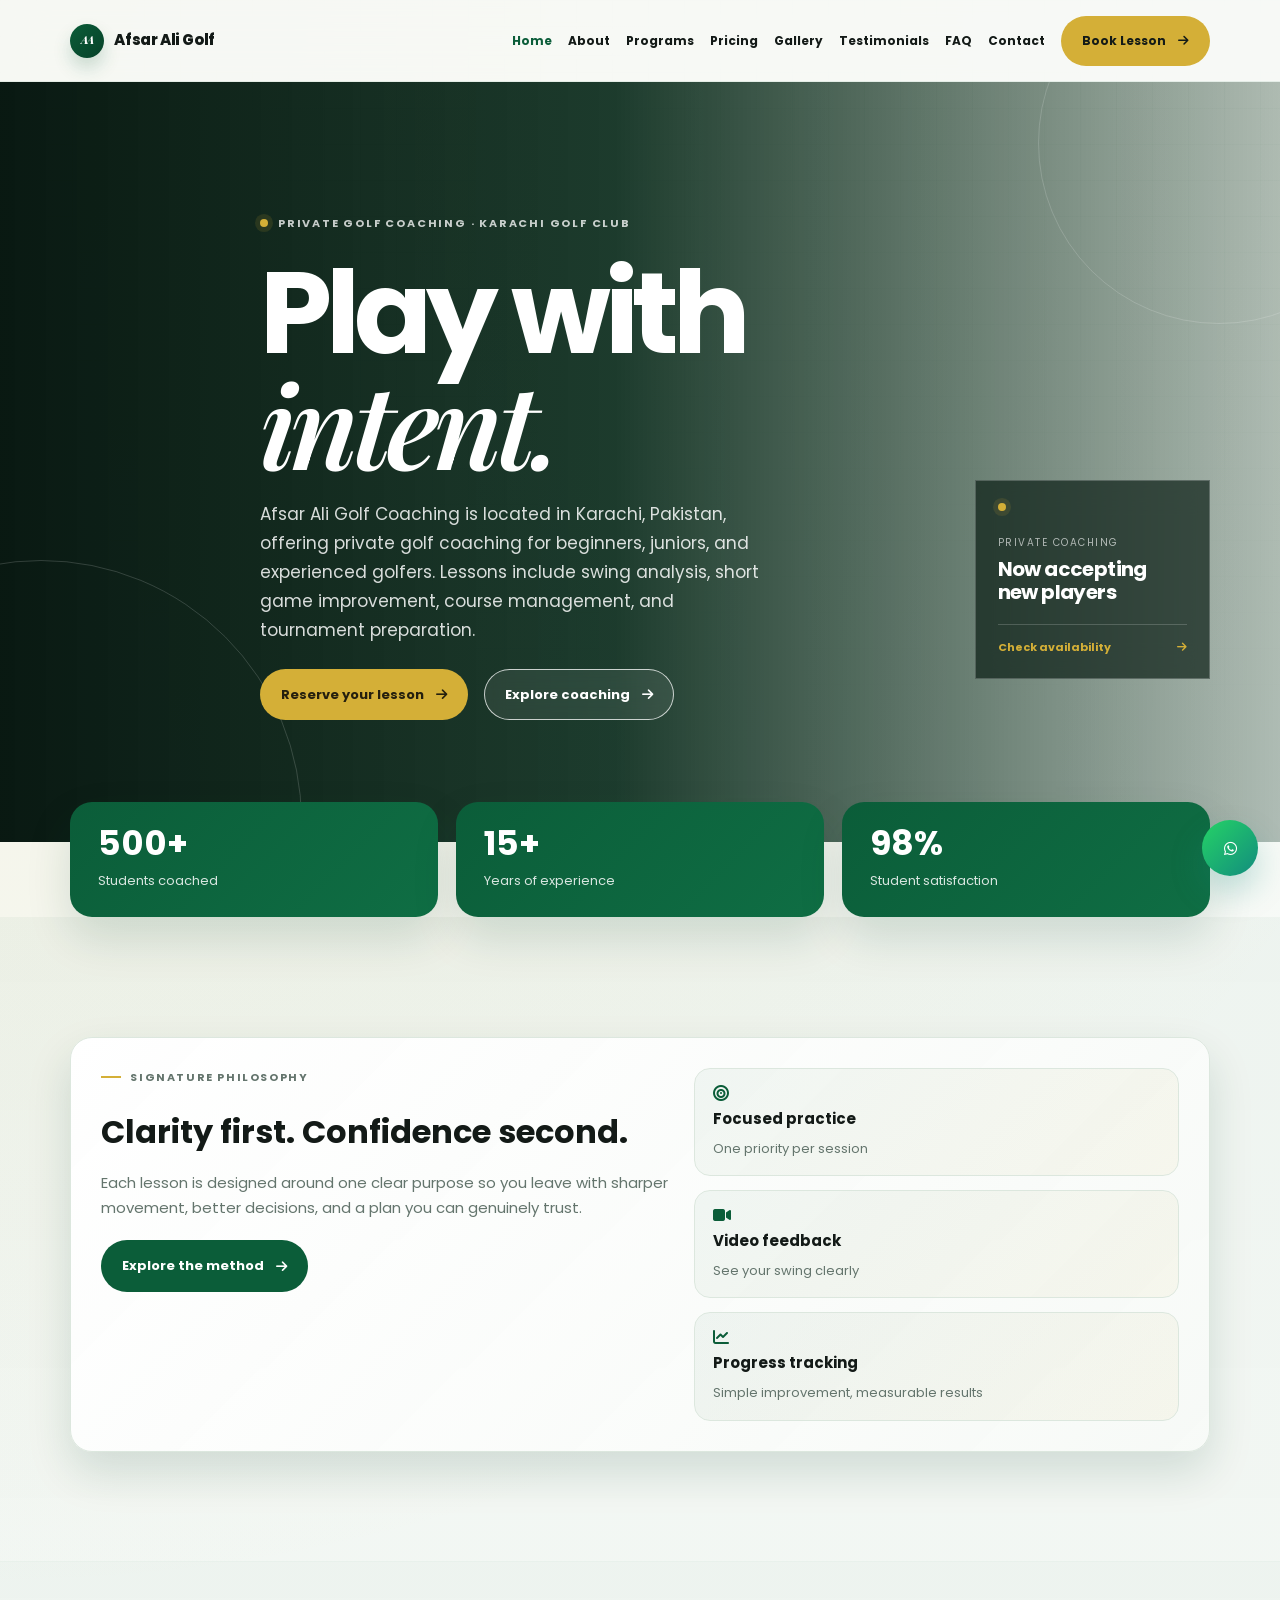
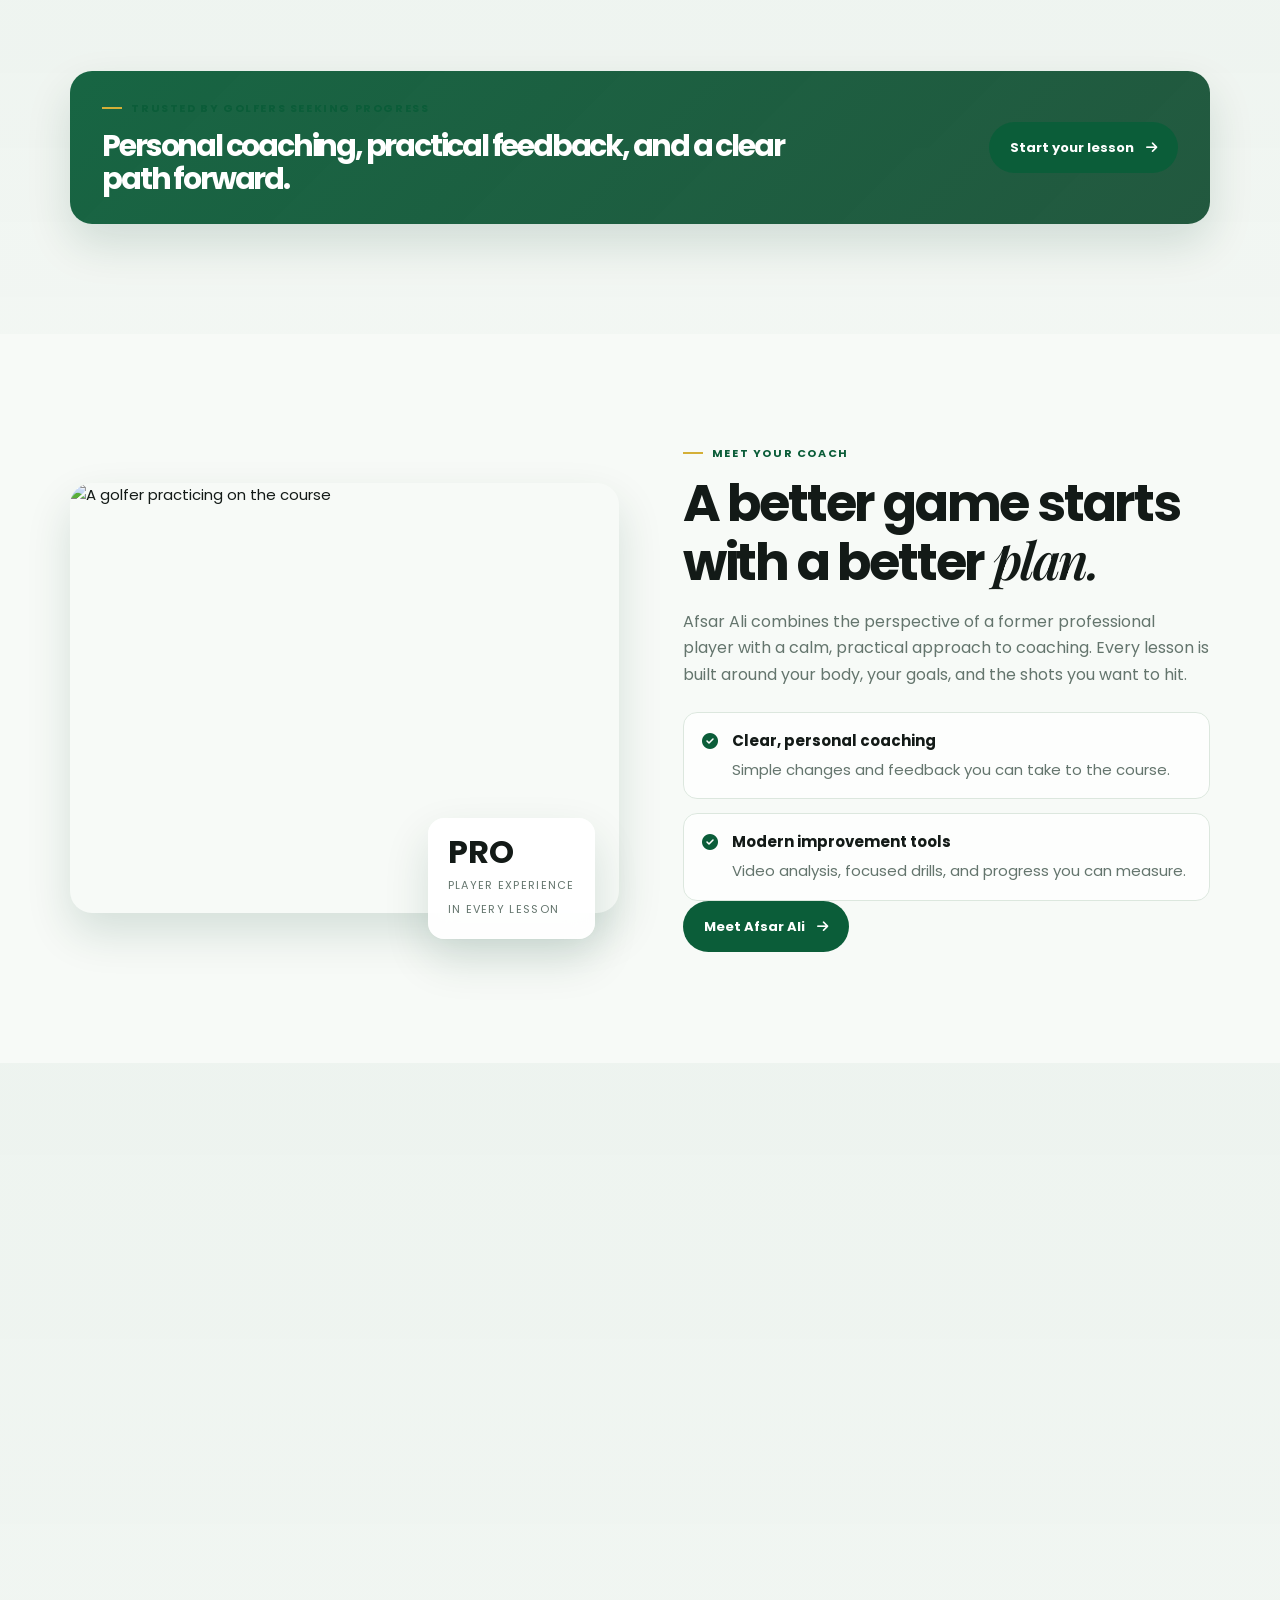
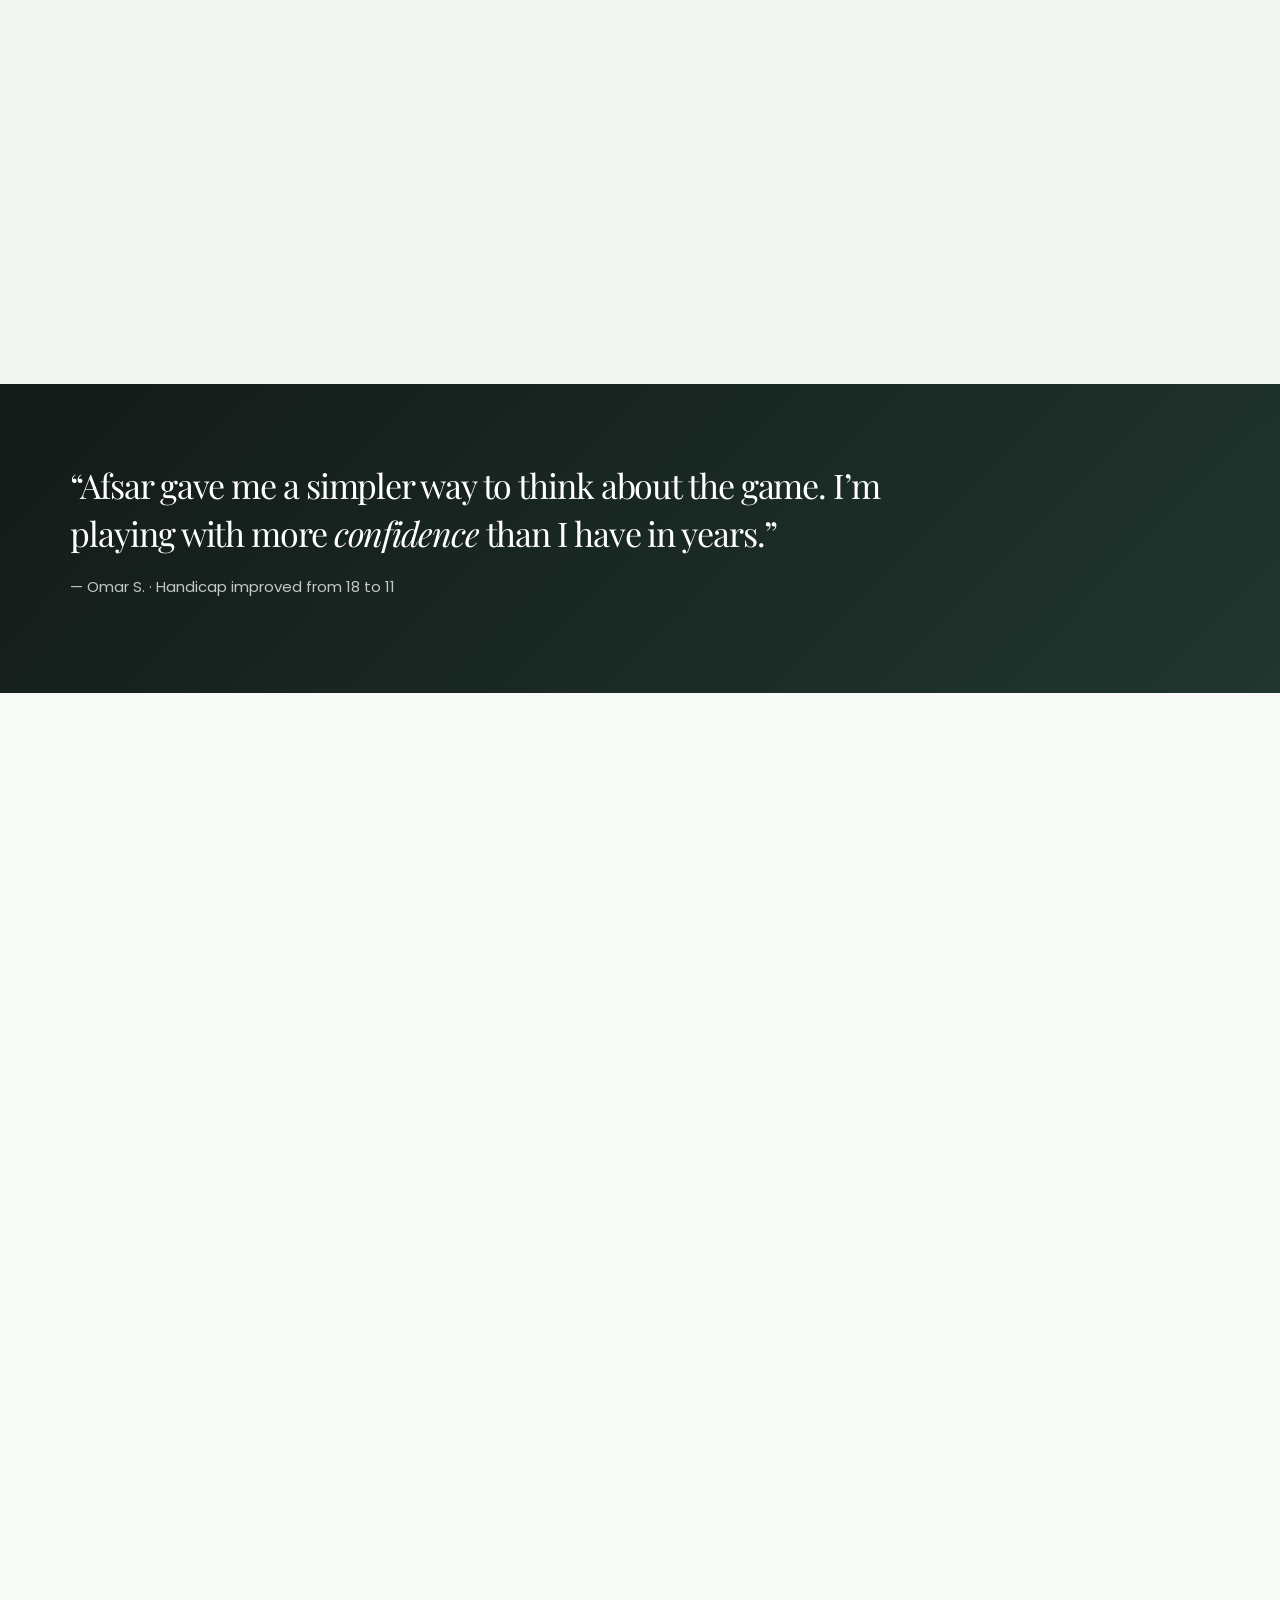
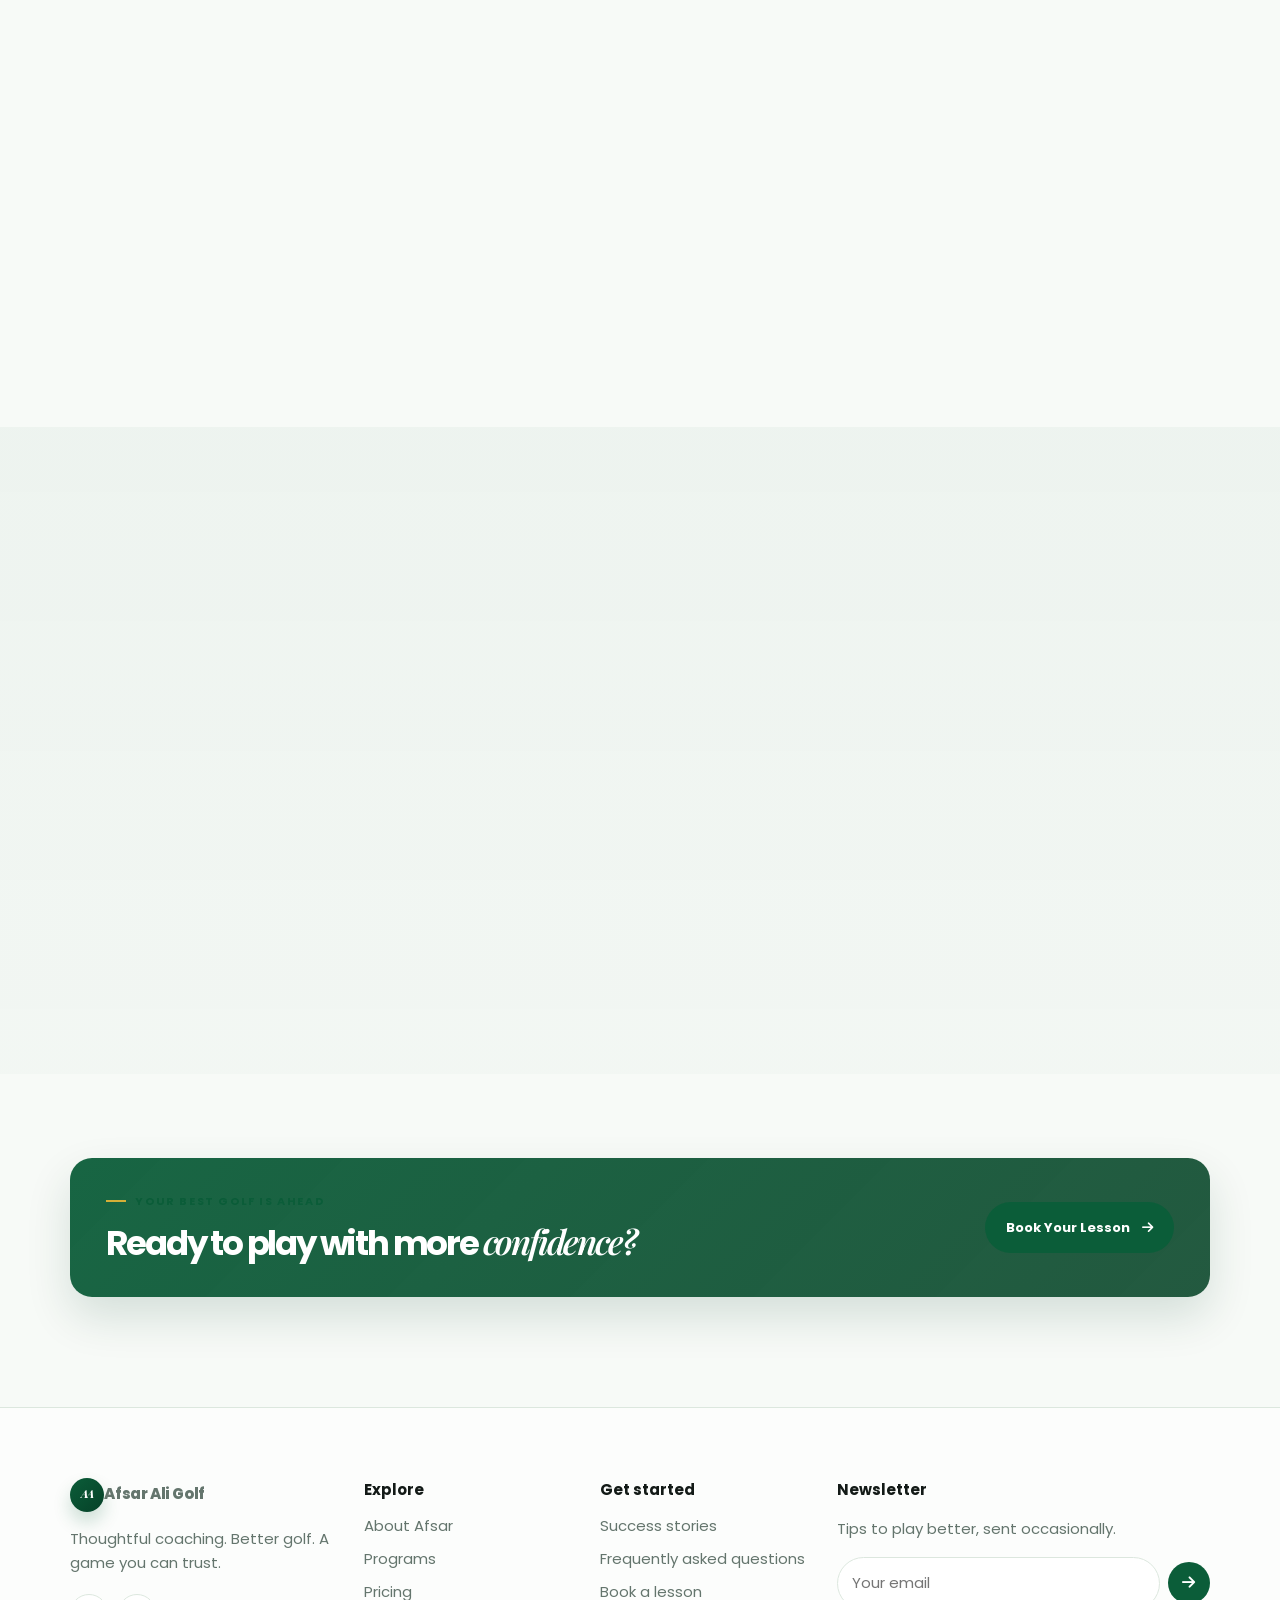
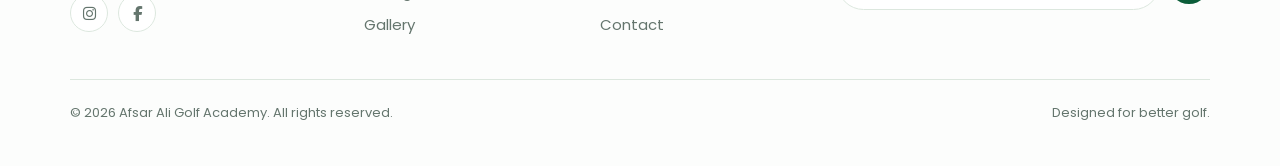
==== commit 98429c5d: "Update index.html" ====
--- a/index.html
+++ b/index.html
@@ -8,7 +8,7 @@
   <meta property="og:title" content="Afsar Ali Golf Academy"><meta property="og:description" content="Professional golf coaching for beginners, juniors and advanced players."><meta property="og:type" content="website"><meta property="og:image" content="https://images.unsplash.com/photo-1587174486073-ae5e5cff23aa?auto=format&fit=crop&w=1200&q=85">
   <meta name="twitter:card" content="summary_large_image">
   <link rel="icon" href="assets/icons/favicon.svg">
-  <link rel="canonical" href="https://afsarali.great-site.net/"><link rel="icon" href="assets/icons/favicon.svg" type="image/svg+xml">
+  <link rel="canonical" href="https://coach.abdullahafsar.site/"><link rel="icon" href="assets/icons/favicon.svg" type="image/svg+xml">
   <link rel="preconnect" href="https://fonts.googleapis.com"><link rel="preconnect" href="https://cdnjs.cloudflare.com" crossorigin><link rel="preconnect" href="https://images.unsplash.com" crossorigin><link rel="stylesheet" href="https://cdnjs.cloudflare.com/ajax/libs/font-awesome/6.7.2/css/all.min.css"><link rel="stylesheet" href="assets/css/style.css"><link rel="stylesheet" href="assets/css/responsive.css"><link rel="stylesheet" href="assets/css/animations.css">
   <script type="application/ld+json">{"@context":"https://schema.org","@type":"SportsActivityLocation","name":"Afsar Ali Golf Academy","description":"Professional golf coaching led by former professional player Afsar Ali.","priceRange":"$$","areaServed":"Karachi","address":{"@type":"PostalAddress","addressLocality":"Karachi","addressCountry":"PK"},"sameAs":[]}</script>
 </head>
@@ -24,7 +24,7 @@
       </div>
       <p class="hero-kicker"><span></span> Private golf coaching · Pakistan</p>
       <h1 class="display">Play with<br><em>intent.</em></h1>
-      <p class="hero-text">Afsar Ali Golf Academy is located in Karachi, Pakistan, offering private golf coaching for beginners, juniors, and experienced golfers. Lessons include swing analysis, short game improvement, course management, and tournament preparation.</p>
+      <p class="hero-text">Afsar Ali Golf Coaching is located in Karachi, Pakistan, offering private golf coaching for beginners, juniors, and experienced golfers. Lessons include swing analysis, short game improvement, course management, and tournament preparation.</p>
       <div class="hero-actions">
         <a class="button button-primary" href="contact.html#book">Reserve your lesson <i class="fa-solid fa-arrow-right"></i></a>
         <a class="button button-outline" href="programs.html">Explore coaching <i class="fa-solid fa-arrow-right"></i></a>
@@ -165,7 +165,16 @@
     </div>
   </section>
 </main>
-<footer class="site-footer"><div class="container footer-grid"><div class="footer-brand"><a class="brand" href="index.html"><span class="brand-mark">AA</span>Afsar Ali Golf</a><p>Thoughtful coaching. Better golf. A game you can trust.</p><div class="socials"><a href="#" aria-label="Instagram"><i class="fa-brands fa-instagram"></i></a><a href="#" aria-label="Facebook"><i class="fa-brands fa-facebook-f"></i></a><a href="#" aria-label="YouTube"><i class="fa-brands fa-youtube"></i></a></div></div><div><h2>Explore</h2><a href="about.html">About Afsar</a><a href="programs.html">Programs</a><a href="pricing.html">Pricing</a><a href="gallery.html">Gallery</a></div><div><h2>Get started</h2><a href="testimonials.html">Success stories</a><a href="faq.html">Frequently asked questions</a><a href="contact.html#book">Book a lesson</a><a href="contact.html">Contact</a></div><div><h2>Newsletter</h2><p>Tips to play better, sent occasionally.</p><form class="newsletter" data-newsletter><input aria-label="Email address" type="email" required placeholder="Your email"><button aria-label="Subscribe" type="submit"><i class="fa-solid fa-arrow-right"></i></button></form></div></div><div class="container footer-bottom"><span>© 2026 Afsar Ali Golf Academy. All rights reserved.</span><span>Designed for better golf.</span></div></footer>
+<footer class="site-footer"><div class="container footer-grid"><div class="footer-brand"><a class="brand" href="index.html"><span class="brand-mark">AA</span>Afsar Ali Golf</a><p>Thoughtful coaching. Better golf. A game you can trust.</p>
+  <div class="socials">
+    <a href="https://www.instagram.com/afsar4900/" aria-label="Instagram">
+      <i class="fa-brands fa-instagram"></i></a>
+    <a href="https://www.facebook.com/profile.php?id=100013306961428" aria-label="Facebook">
+      <i class="fa-brands fa-facebook-f"></i></a>
+  </div>
+</div>
+  <div>
+    <h2>Explore</h2><a href="about.html">About Afsar</a><a href="programs.html">Programs</a><a href="pricing.html">Pricing</a><a href="gallery.html">Gallery</a></div><div><h2>Get started</h2><a href="testimonials.html">Success stories</a><a href="faq.html">Frequently asked questions</a><a href="contact.html#book">Book a lesson</a><a href="contact.html">Contact</a></div><div><h2>Newsletter</h2><p>Tips to play better, sent occasionally.</p><form class="newsletter" data-newsletter><input aria-label="Email address" type="email" required placeholder="Your email"><button aria-label="Subscribe" type="submit"><i class="fa-solid fa-arrow-right"></i></button></form></div></div><div class="container footer-bottom"><span>© 2026 Afsar Ali Golf Academy. All rights reserved.</span><span>Designed for better golf.</span></div></footer>
 <a class="whatsapp" href="https://wa.me/923333442012?text=Hello%20Afsar%2C%20I%27d%20like%20to%20book%20a%20golf%20lesson." aria-label="Book a lesson on WhatsApp"><i class="fa-brands fa-whatsapp"></i></a>
 <script src="assets/js/app.js"></script>
 </body>
--- a/assets/css/style.css
+++ b/assets/css/style.css
@@ -1,2 +1,1168 @@
-@import url('https://fonts.googleapis.com/css2?family=Poppins:wght@400;500;600;700;800&family=Playfair+Display:ital,wght@0,600;0,700;1,600&display=swap');
-:root{--green:#0B5D39;--green-dark:#064128;--gold:#D4AF37;--paper:#F8FAF8;--ink:#1B1B1B;--white:#fff;--line:#dbe5df;--muted:#66756d;--shadow:0 18px 46px rgba(6,65,40,.12);--radius:18px}*{box-sizing:border-box}html{scroll-behavior:smooth}body{margin:0;background:var(--paper);color:var(--ink);font-family:Poppins,Arial,sans-serif;font-size:15px;line-height:1.65}a{color:inherit;text-decoration:none}img{display:block;max-width:100%}button,input,select,textarea{font:inherit}.container{width:min(1160px,89vw);margin:auto}.section{padding:112px 0}.section-alt{background:#eff5ef}.eyebrow{display:flex;align-items:center;gap:9px;color:var(--green);font-size:11px;letter-spacing:1.5px;font-weight:700;margin:0 0 13px;text-transform:uppercase}.eyebrow:before{content:'';width:20px;height:2px;background:var(--gold)}.section-title{max-width:650px;font-size:clamp(34px,4vw,57px);letter-spacing:-2.5px;line-height:1.12;margin:0;color:var(--ink)}.section-title em,.display em{font-family:'Playfair Display',serif;font-weight:600}.lead{font-size:16px;color:var(--muted);max-width:650px;margin:17px 0 0}.section-head{display:flex;align-items:end;justify-content:space-between;gap:35px;margin-bottom:48px}.button{display:inline-flex;align-items:center;justify-content:center;gap:13px;border:1px solid transparent;border-radius:8px;padding:14px 20px;min-height:50px;font-size:13px;font-weight:700;cursor:pointer;transition:.25s ease}.button:hover{transform:translateY(-3px);box-shadow:0 10px 18px rgba(6,65,40,.18)}.button-primary{background:var(--gold);color:#241f0e}.button-primary:hover{background:#e3c550}.button-outline{border-color:rgba(255,255,255,.75);color:#fff}.button-outline:hover{background:#fff;color:var(--green)}.button-green{background:var(--green);color:#fff}.button-white{background:#fff;color:var(--green)}.skip-link{position:fixed;left:12px;top:-70px;background:var(--ink);color:#fff;z-index:99;padding:12px 15px;border-radius:6px}.skip-link:focus{top:12px}.site-header{height:82px;background:rgba(248,250,248,.93);backdrop-filter:blur(12px);border-bottom:1px solid rgba(11,93,57,.08);position:sticky;top:0;z-index:40}.nav-wrap{height:100%;display:flex;align-items:center;justify-content:space-between;gap:24px}.brand{display:flex;align-items:center;gap:10px;color:var(--green);font-size:16px;font-weight:800;letter-spacing:-.7px;white-space:nowrap}.brand-mark{width:36px;height:36px;display:grid;place-items:center;border-radius:50%;background:var(--green);color:var(--gold);font-family:'Playfair Display',serif;font-size:15px;font-style:italic}.nav-links{display:flex;align-items:center;gap:21px}.nav-links a{font-size:12px;font-weight:600;color:#31443a;position:relative}.nav-links a:not(.button):after{background:var(--gold);bottom:-7px;content:'';height:2px;left:0;position:absolute;transform:scaleX(0);transform-origin:left;transition:.2s;width:100%}.nav-links a:hover:after,.nav-links a[aria-current=page]:after{transform:scaleX(1)}.nav-links .button{margin-left:3px;color:#211c0c}.nav-toggle{display:none;background:none;border:0;color:var(--green);font-size:22px;padding:7px}.hero{min-height:calc(100vh - 82px);background:linear-gradient(90deg,rgba(2,39,23,.88) 0%,rgba(2,39,23,.57) 49%,rgba(2,39,23,.25) 100%),url('https://images.unsplash.com/photo-1587174486073-ae5e5cff23aa?auto=format&fit=crop&w=2200&q=85') center/cover;display:flex;align-items:center;position:relative;color:#fff}.hero:after{content:'';position:absolute;inset:auto 0 0;height:26%;background:linear-gradient(transparent,rgba(0,0,0,.2));pointer-events:none}.hero-content{position:relative;z-index:1;padding:88px 0 118px}.hero .eyebrow{color:#e8f2eb}.hero .eyebrow:before{background:var(--gold)}.display{font-size:clamp(52px,7vw,97px);line-height:.99;letter-spacing:-4.5px;max-width:780px;margin:0}.hero-text{color:#dce8df;max-width:550px;font-size:17px;line-height:1.8;margin:27px 0 32px}.hero-actions{display:flex;gap:12px;flex-wrap:wrap}.scroll-indicator{bottom:30px;left:50%;position:absolute;z-index:1;transform:translateX(-50%);display:flex;flex-direction:column;align-items:center;gap:8px;font-size:10px;letter-spacing:1.6px}.scroll-indicator:after{content:'';height:35px;width:1px;background:var(--gold);animation:scrollLine 1.8s infinite}@keyframes scrollLine{0%,100%{transform:scaleY(.35);transform-origin:top}50%{transform:scaleY(1);transform-origin:top}}.quick-stats{background:var(--green);color:#fff}.stats-grid{min-height:135px;display:grid;grid-template-columns:repeat(3,1fr);align-items:center}.stat{padding:23px 38px;border-right:1px solid rgba(255,255,255,.2)}.stat:first-child{padding-left:0}.stat:last-child{border-right:0}.stat strong{font-size:38px;letter-spacing:-2px;line-height:1;display:block;color:var(--gold)}.stat span{font-size:11px;letter-spacing:.5px;color:#d5e2d9}.split{display:grid;grid-template-columns:1fr 1fr;gap:10%;align-items:center}.image-frame{position:relative}.image-frame img{border-radius:var(--radius);width:100%;height:520px;object-fit:cover}.experience-card{position:absolute;right:-38px;bottom:-30px;background:var(--gold);padding:25px;min-width:180px;border-radius:12px;box-shadow:var(--shadow)}.experience-card strong{font-size:37px;display:block;line-height:1;letter-spacing:-2px}.experience-card span{font-size:11px;font-weight:700}.feature-list{display:grid;gap:19px;margin:30px 0}.feature{display:flex;gap:14px;align-items:flex-start}.feature i{color:var(--gold);margin-top:5px}.feature b{display:block;font-size:14px}.feature p{font-size:13px;color:var(--muted);margin:2px 0 0}.program-grid{display:grid;grid-template-columns:repeat(4,1fr);gap:18px}.program-card{padding:27px 22px;border-radius:var(--radius);background:#fff;border:1px solid #e5ece7;box-shadow:0 8px 25px rgba(5,64,38,.05);transition:.28s}.program-card:hover{background:var(--green);color:#fff;transform:translateY(-7px);box-shadow:var(--shadow)}.program-card i{font-size:23px;color:var(--gold)}.program-card h3{font-size:17px;line-height:1.3;margin:25px 0 8px}.program-card p{font-size:12px;color:var(--muted);margin:0}.program-card:hover p{color:#d9e9df}.program-card .card-link{display:inline-flex;margin-top:20px;font-size:12px;font-weight:700;color:var(--green)}.program-card:hover .card-link{color:var(--gold)}.quote-strip{background:#1b3328;color:#fff;padding:96px 0;text-align:center}.quote-strip blockquote{font:600 clamp(29px,3.8vw,53px)/1.22 'Playfair Display',serif;letter-spacing:-1.8px;max-width:920px;margin:0 auto}.quote-strip blockquote em{color:var(--gold)}.quote-author{font-size:11px;letter-spacing:1px;color:#b3cabc;text-transform:uppercase;margin:24px 0 0}.cta{background:linear-gradient(110deg,#d4af37,#e5c44c);padding:78px 0;overflow:hidden;position:relative}.cta:after{content:'GOLF';font-size:20vw;letter-spacing:-1.5vw;font-weight:800;position:absolute;right:-12px;bottom:-12vw;color:rgba(140,106,8,.12)}.cta .container{position:relative;z-index:1;display:flex;align-items:center;justify-content:space-between;gap:25px}.cta .section-title{font-size:clamp(38px,4.5vw,63px)}.site-footer{background:#062d1c;color:#d5e5da;padding:65px 0 23px}.footer-grid{display:grid;grid-template-columns:1.3fr repeat(3,1fr);gap:35px;padding-bottom:50px}.footer-grid h2{color:#fff;font-size:15px;margin:0 0 17px}.footer-grid p,.footer-grid a{display:block;color:#bed0c4;font-size:12px;margin:0 0 8px}.footer-brand p{max-width:240px;line-height:1.8;margin-top:15px}.socials{display:flex;gap:10px;margin-top:18px}.socials a{display:grid;place-items:center;width:31px;height:31px;border:1px solid #5b796a;border-radius:50%;margin:0;color:#fff}.newsletter{display:flex;max-width:270px}.newsletter input{min-width:0;width:100%;border:1px solid #6d8c7c;background:transparent;color:#fff;padding:10px;border-radius:5px 0 0 5px;font-size:12px}.newsletter button{border:0;background:var(--gold);padding:0 12px;border-radius:0 5px 5px 0;cursor:pointer}.footer-bottom{border-top:1px solid #315543;padding-top:21px;display:flex;justify-content:space-between;color:#9cb5a8;font-size:10px}.page-banner{padding:95px 0;background:linear-gradient(90deg,rgba(2,45,27,.88),rgba(2,45,27,.45)),url('https://images.unsplash.com/photo-1593111774240-d529f12cf4bb?auto=format&fit=crop&w=2000&q=85') center/cover;color:#fff}.page-banner .display{font-size:clamp(45px,5.5vw,78px)}.page-banner p:last-child{color:#d6e3da;max-width:530px;margin:18px 0 0}.bio-grid{display:grid;grid-template-columns:41% 1fr;gap:9%;align-items:start}.bio-grid img{border-radius:var(--radius);height:540px;width:100%;object-fit:cover}.bio-grid h2{font-size:clamp(31px,3.5vw,48px);line-height:1.15;letter-spacing:-2px;margin:0 0 19px}.bio-grid p{color:var(--muted);font-size:14px}.achievement-grid{display:grid;grid-template-columns:repeat(3,1fr);gap:17px}.achievement{background:#fff;border:1px solid var(--line);padding:26px;border-radius:14px;text-align:center}.achievement i{color:var(--gold);font-size:27px}.achievement strong{font-size:17px;display:block;margin:15px 0 3px}.achievement span{font-size:11px;color:var(--muted)}.timeline{border-left:2px solid var(--gold);margin:30px 0 0;padding-left:28px}.timeline-item{position:relative;padding:0 0 28px}.timeline-item:before{content:'';height:11px;width:11px;border-radius:50%;background:var(--green);position:absolute;left:-34px;top:5px}.timeline-item:last-child{padding-bottom:0}.timeline-item b{font-size:14px}.timeline-item p{margin:4px 0 0;font-size:12px}.programs-layout{display:grid;grid-template-columns:repeat(4,1fr);gap:20px}.full-program{background:#fff;border:1px solid var(--line);border-radius:16px;overflow:hidden;display:flex;flex-direction:column;transition:.25s}.full-program:hover{transform:translateY(-6px);box-shadow:var(--shadow)}.program-top{background:linear-gradient(135deg,#e8f2e9,#f9fbf9);padding:27px 24px}.program-top i{font-size:28px;color:var(--green)}.program-top h2{font-size:18px;line-height:1.3;margin:20px 0 0}.program-body{padding:18px 24px 23px;display:flex;flex-direction:column;flex:1}.program-body p{font-size:12px;color:var(--muted);margin:0 0 17px}.program-meta{font-size:11px;color:var(--green);display:flex;justify-content:space-between;padding-top:13px;border-top:1px solid var(--line);margin-top:auto}.program-meta b{color:var(--ink)}.program-body .button{margin-top:17px;min-height:42px;padding:10px}.pricing-grid{display:grid;grid-template-columns:repeat(3,1fr);gap:21px;align-items:center}.price-card{background:#fff;border:1px solid var(--line);padding:37px 31px;border-radius:var(--radius);position:relative}.price-card.featured{background:var(--green);border-color:var(--green);color:#fff;transform:scale(1.04);box-shadow:var(--shadow)}.popular-badge{background:var(--gold);color:#211e0e;border-radius:100px;padding:5px 10px;font-size:9px;font-weight:800;letter-spacing:.8px;position:absolute;right:20px;top:20px}.price-card h2{font-size:19px;margin:0 0 11px}.price{font-size:46px;font-weight:800;letter-spacing:-2px}.price span{font-size:11px;letter-spacing:0;font-weight:500}.price-card>p{font-size:12px;color:var(--muted);min-height:39px}.price-card.featured>p,.price-card.featured li{color:#dbece0}.price-card ul{margin:23px 0 28px;padding:0;list-style:none}.price-card li{font-size:12px;color:#4f6258;padding:7px 0;border-bottom:1px solid #e4ece6}.price-card li:before{content:'✓';color:var(--gold);font-weight:800;margin-right:8px}.price-card .button{width:100%}.gallery-filter{display:flex;gap:10px;flex-wrap:wrap;margin-bottom:26px}.filter-button{background:#fff;border:1px solid var(--line);border-radius:100px;padding:8px 14px;font-size:11px;font-weight:700;cursor:pointer}.filter-button.active,.filter-button:hover{background:var(--green);border-color:var(--green);color:#fff}.gallery-grid{display:grid;grid-template-columns:repeat(4,1fr);grid-auto-rows:185px;gap:14px}.gallery-item{border-radius:13px;overflow:hidden;position:relative;background:#e3ede5}.gallery-item:nth-child(1),.gallery-item:nth-child(6){grid-column:span 2;grid-row:span 2}.gallery-item img{height:100%;width:100%;object-fit:cover;transition:.4s}.gallery-item:hover img{transform:scale(1.08)}.gallery-item:after{content:'\f00e';font-family:'Font Awesome 6 Free';font-weight:900;display:grid;place-items:center;position:absolute;inset:0;background:rgba(6,65,40,.66);color:#fff;opacity:0;transition:.25s}.gallery-item:hover:after{opacity:1}.testimonial-swiper{overflow:hidden;padding:5px 4px 40px}.swiper-slide{height:auto}.testimonial-card{height:100%;background:#fff;border:1px solid var(--line);padding:29px;border-radius:15px;display:flex;flex-direction:column}.stars{color:var(--gold);font-size:13px;letter-spacing:2px}.testimonial-card blockquote{font:500 18px/1.65 'Playfair Display',serif;margin:20px 0;color:#24392f}.student{display:flex;align-items:center;gap:11px;margin-top:auto;padding-top:18px;border-top:1px solid var(--line)}.student img{width:37px;height:37px;border-radius:50%;object-fit:cover}.student b{font-size:12px;display:block}.student span{font-size:10px;color:var(--muted)}.swiper-pagination-bullet-active{background:var(--gold)!important}.faq-layout{display:grid;grid-template-columns:35% 1fr;gap:9%}.faq-side{background:var(--green);color:#fff;border-radius:16px;padding:35px}.faq-side h2{font-size:32px;letter-spacing:-1.5px;line-height:1.2;margin:0}.faq-side p{color:#cfe1d5;font-size:12px;margin:18px 0 27px}.faq-list details{border-bottom:1px solid var(--line);padding:18px 0}.faq-list details:first-child{border-top:1px solid var(--line)}.faq-list summary{display:flex;gap:17px;justify-content:space-between;list-style:none;font-size:14px;font-weight:700;cursor:pointer}.faq-list summary::-webkit-details-marker{display:none}.faq-list summary i{color:var(--green);font-size:15px;transition:.2s}.faq-list details[open] summary i{transform:rotate(45deg);color:var(--gold)}.faq-list details p{color:var(--muted);font-size:12px;line-height:1.75;margin:12px 35px 0 0}.contact-grid{display:grid;grid-template-columns:1.05fr .95fr;gap:55px}.contact-form{background:#fff;border:1px solid var(--line);padding:34px;border-radius:var(--radius);box-shadow:var(--shadow)}.form-row{display:grid;grid-template-columns:1fr 1fr;gap:17px}.field{margin:0 0 16px}.field label{display:block;font-size:10px;font-weight:700;letter-spacing:1px;margin-bottom:6px;color:#43544b}.field input,.field select,.field textarea{width:100%;background:#fbfdfb;border:1px solid #dbe6df;border-radius:7px;outline-color:var(--green);padding:12px;font-size:13px;color:var(--ink)}.field textarea{height:108px;resize:vertical}.form-status{font-size:12px;color:var(--green);min-height:20px;margin:10px 0 0}.contact-info{display:grid;gap:15px}.info-card{background:#eaf2eb;border-radius:12px;padding:22px;display:flex;align-items:start;gap:15px}.info-card i{font-size:19px;color:var(--green);margin-top:4px}.info-card h2{font-size:14px;margin:0 0 3px}.info-card p,.info-card a{color:var(--muted);font-size:12px;margin:0}.map{height:260px;border:0;border-radius:13px;width:100%;margin-top:5px}.whatsapp{position:fixed;bottom:21px;right:21px;width:54px;height:54px;border-radius:50%;background:#25D366;color:#fff;box-shadow:0 8px 21px rgba(0,0,0,.23);display:grid;place-items:center;font-size:25px;z-index:30;transition:.2s}.whatsapp:hover{transform:scale(1.08)}:focus-visible{outline:3px solid var(--gold);outline-offset:3px}
+﻿@import url('https://fonts.googleapis.com/css2?family=Poppins:wght@400;500;600;700;800&family=Playfair+Display:ital,wght@0,600;0,700;1,600&display=swap');
+
+:root {
+  --green: #0b5d39;
+  --green-dark: #064128;
+  --gold: #d4af37;
+  --paper: #f7faf7;
+  --ink: #131a17;
+  --white: #ffffff;
+  --line: #dce7de;
+  --muted: #64756d;
+  --shadow: 0 20px 45px rgba(6, 65, 40, 0.14);
+  --radius: 22px;
+  --radius-sm: 14px;
+  --max: 1180px;
+}
+
+* {
+  box-sizing: border-box;
+}
+
+html {
+  scroll-behavior: smooth;
+}
+
+body {
+  margin: 0;
+  background:
+    radial-gradient(circle at top left, rgba(212, 175, 55, 0.12), transparent 24%),
+    var(--paper);
+  color: var(--ink);
+  font-family: Poppins, Arial, sans-serif;
+  font-size: 15px;
+  line-height: 1.65;
+  overflow-x: hidden;
+}
+
+body::before {
+  content: '';
+  position: fixed;
+  inset: 0;
+  background-image: linear-gradient(rgba(11, 93, 57, 0.03) 1px, transparent 1px), linear-gradient(90deg, rgba(11, 93, 57, 0.03) 1px, transparent 1px);
+  background-size: 36px 36px;
+  mask-image: linear-gradient(to bottom, rgba(0,0,0,0.8), transparent 85%);
+  pointer-events: none;
+  z-index: -1;
+}
+
+a {
+  color: inherit;
+  text-decoration: none;
+}
+
+:focus-visible {
+  outline: 3px solid var(--gold);
+  outline-offset: 3px;
+}
+
+img,
+video {
+  display: block;
+  max-width: 100%;
+}
+
+button,
+input,
+select,
+textarea {
+  font: inherit;
+}
+
+.container {
+  width: min(var(--max), 89vw);
+  margin: auto;
+}
+
+.section {
+  padding: 110px 0;
+}
+
+/* Skip layout and paint work for sections the visitor cannot see yet. */
+main > .section {
+  content-visibility: auto;
+  contain-intrinsic-size: auto 760px;
+}
+
+.section-alt {
+  background: linear-gradient(180deg, rgba(11, 93, 57, 0.04), rgba(11, 93, 57, 0.02));
+}
+
+.eyebrow {
+  display: flex;
+  align-items: center;
+  gap: 9px;
+  color: var(--green);
+  font-size: 11px;
+  letter-spacing: 1.6px;
+  font-weight: 700;
+  margin: 0 0 13px;
+  text-transform: uppercase;
+}
+
+.eyebrow::before {
+  content: '';
+  width: 20px;
+  height: 2px;
+  background: var(--gold);
+}
+
+.section-title {
+  max-width: 690px;
+  font-size: clamp(32px, 4vw, 52px);
+  letter-spacing: -2.2px;
+  line-height: 1.1;
+  margin: 0;
+  color: var(--ink);
+}
+
+.section-title em,
+.display em {
+  font-family: 'Playfair Display', serif;
+  font-weight: 600;
+}
+
+.lead {
+  font-size: 16px;
+  color: var(--muted);
+  max-width: 650px;
+  margin: 18px 0 0;
+}
+
+.section-head {
+  display: flex;
+  align-items: end;
+  justify-content: space-between;
+  gap: 35px;
+  margin-bottom: 48px;
+}
+
+.display {
+  font-size: clamp(44px, 6vw, 80px);
+  line-height: 0.95;
+  letter-spacing: -3px;
+  margin: 0 0 16px;
+  color: var(--white);
+}
+
+.button {
+  display: inline-flex;
+  align-items: center;
+  justify-content: center;
+  gap: 12px;
+  border: 1px solid transparent;
+  border-radius: 999px;
+  padding: 14px 20px;
+  min-height: 50px;
+  font-size: 13px;
+  font-weight: 700;
+  cursor: pointer;
+  transition: 0.25s ease;
+}
+
+.button:hover {
+  transform: translateY(-3px);
+  box-shadow: 0 14px 28px rgba(6, 65, 40, 0.16);
+}
+
+.button:disabled {
+  cursor: wait;
+  opacity: 0.7;
+  transform: none;
+  box-shadow: none;
+}
+
+.button-primary {
+  background: var(--gold);
+  color: #241f0e;
+}
+
+.button-primary:hover {
+  background: #e3c550;
+}
+
+.button-outline {
+  border-color: rgba(255, 255, 255, 0.75);
+  color: #fff;
+  background: rgba(255, 255, 255, 0.08);
+  backdrop-filter: blur(10px);
+}
+
+.button-outline:hover {
+  background: #fff;
+  color: var(--green);
+}
+
+.button-green {
+  background: var(--green);
+  color: #fff;
+}
+
+.button-white {
+  background: #fff;
+  color: var(--green);
+}
+
+.skip-link {
+  position: fixed;
+  left: 15px;
+  top: -70px;
+  background: var(--ink);
+  color: #fff;
+  z-index: 99;
+  padding: 12px 16px;
+  border-radius: 8px;
+}
+
+.skip-link:focus {
+  top: 15px;
+}
+
+.scroll-progress {
+  position: fixed;
+  top: 0;
+  left: 0;
+  height: 3px;
+  background: linear-gradient(90deg, var(--green), var(--gold));
+  width: 0;
+  z-index: 100;
+  transition: width 0.2s ease;
+}
+
+.site-header {
+  position: sticky;
+  top: 0;
+  z-index: 40;
+  height: 82px;
+  background: rgba(247, 250, 247, 0.84);
+  backdrop-filter: blur(20px);
+  border-bottom: 1px solid rgba(11, 93, 57, 0.08);
+}
+
+.nav-wrap {
+  height: 100%;
+  display: flex;
+  align-items: center;
+  justify-content: space-between;
+  gap: 24px;
+}
+
+.brand {
+  display: inline-flex;
+  align-items: center;
+  gap: 10px;
+  color: var(--ink);
+  font-size: 15px;
+  font-weight: 800;
+  letter-spacing: -0.4px;
+}
+
+.brand-mark {
+  display: inline-grid;
+  place-items: center;
+  width: 34px;
+  height: 34px;
+  border-radius: 50%;
+  background: linear-gradient(135deg, var(--green), var(--green-dark));
+  color: #fff;
+  font-family: 'Playfair Display', serif;
+  font-size: 11px;
+  font-style: italic;
+  box-shadow: 0 10px 18px rgba(11, 93, 57, 0.2);
+}
+
+.nav-links {
+  display: flex;
+  align-items: center;
+  gap: 16px;
+}
+
+.nav-links a {
+  font-size: 12px;
+  font-weight: 700;
+  color: var(--ink);
+  transition: color 0.2s ease;
+}
+
+.nav-links a:hover,
+.nav-links a.is-active {
+  color: var(--green);
+}
+
+.nav-toggle {
+  display: none;
+  border: 0;
+  background: var(--white);
+  color: var(--ink);
+  width: 42px;
+  height: 42px;
+  border-radius: 50%;
+  box-shadow: var(--shadow);
+}
+
+.hero {
+  position: relative;
+  min-height: 760px;
+  display: flex;
+  align-items: center;
+  background:
+    linear-gradient(110deg, rgba(7, 31, 22, 0.96) 0%, rgba(11, 93, 57, 0.92) 55%, rgba(24, 77, 49, 0.86) 100%),
+    url('https://images.unsplash.com/photo-1535131749006-b7f58c99034b?auto=format&fit=crop&w=1400&q=85') center/cover;
+  color: #fff;
+  overflow: hidden;
+}
+
+/* A restrained, high-contrast sport-luxury treatment for the home page. */
+.hero-luxe {
+  min-height: min(760px, calc(100vh - 82px));
+  background: linear-gradient(90deg, rgba(4,20,13,.98), rgba(5,39,24,.9) 48%, rgba(7,45,28,.3)), url('https://images.unsplash.com/photo-1535131749006-b7f58c99034b?auto=format&fit=crop&w=1600&q=82') center/cover;
+}
+.hero-luxe .hero-content { max-width:760px; padding:110px 0 100px; }
+.hero-luxe .hero-meta { display:none; }
+.hero-kicker { display:flex; align-items:center; gap:10px; margin:0 0 26px; font-size:11px; font-weight:700; letter-spacing:1.8px; text-transform:uppercase; color:rgba(255,255,255,.76); }
+.hero-kicker span, .availability-dot { width:8px; height:8px; border-radius:50%; background:var(--gold); box-shadow:0 0 0 5px rgba(212,175,55,.12); }
+.hero-luxe .display { font-size:clamp(64px,9vw,116px); letter-spacing:-6px; max-width:700px; }
+.hero-luxe .hero-text { max-width:510px; font-size:17px; line-height:1.7; }
+.hero-reservation { position:absolute; z-index:2; right:max(5.5vw,28px); top:480px; width:235px; padding:22px; color:#fff; background:rgba(6,26,17,.68); border:1px solid rgba(255,255,255,.21); backdrop-filter:blur(15px); }
+.availability-dot { display:inline-block; margin-bottom:16px; }.hero-reservation p { margin:0 0 7px; color:rgba(255,255,255,.63); font-size:10px; letter-spacing:1.5px; text-transform:uppercase; }.hero-reservation strong { display:block; font-size:20px; line-height:1.15; letter-spacing:-.6px; }.hero-reservation a { display:flex; justify-content:space-between; align-items:center; margin-top:20px; padding-top:13px; border-top:1px solid rgba(255,255,255,.18); color:var(--gold); font-size:11px; font-weight:700; }
+
+.hero::before,
+.hero::after {
+  content: '';
+  position: absolute;
+  border-radius: 50%;
+  border: 1px solid rgba(255, 255, 255, 0.16);
+  pointer-events: none;
+}
+
+.hero::before {
+  width: 360px;
+  height: 360px;
+  right: -120px;
+  top: -120px;
+}
+
+.hero::after {
+  width: 520px;
+  height: 520px;
+  left: -220px;
+  bottom: -240px;
+}
+
+.hero-content {
+  position: relative;
+  z-index: 1;
+  padding: 90px 0 110px;
+  max-width: 680px;
+}
+
+.hero .eyebrow {
+  color: rgba(255, 255, 255, 0.82);
+  margin-bottom: 16px;
+}
+
+.hero .eyebrow::before {
+  background: var(--gold);
+}
+
+.hero .display {
+  margin-bottom: 16px;
+}
+
+.hero-text {
+  max-width: 620px;
+  font-size: 17px;
+  color: rgba(255, 255, 255, 0.84);
+  margin: 0 0 24px;
+}
+
+.hero-actions {
+  display: flex;
+  align-items: center;
+  gap: 16px;
+  flex-wrap: wrap;
+}
+
+.hero-meta {
+  display: flex;
+  gap: 10px;
+  flex-wrap: wrap;
+  margin-bottom: 20px;
+}
+
+.hero-pill {
+  display: inline-flex;
+  align-items: center;
+  gap: 8px;
+  padding: 8px 12px;
+  border: 1px solid rgba(255, 255, 255, 0.16);
+  border-radius: 999px;
+  background: rgba(255, 255, 255, 0.08);
+  font-size: 11px;
+  letter-spacing: 0.5px;
+  text-transform: uppercase;
+  color: rgba(255, 255, 255, 0.9);
+}
+
+.hero-badges {
+  display: grid;
+  grid-template-columns: repeat(3, minmax(0, 1fr));
+  gap: 14px;
+  margin-top: 28px;
+}
+
+.hero-badge {
+  padding: 16px 18px;
+  background: rgba(255, 255, 255, 0.12);
+  border: 1px solid rgba(255, 255, 255, 0.16);
+  border-radius: var(--radius-sm);
+  backdrop-filter: blur(12px);
+}
+
+.hero-badge strong {
+  display: block;
+  font-size: 20px;
+  line-height: 1;
+  margin-bottom: 6px;
+}
+
+.hero-badge span {
+  font-size: 12px;
+  color: rgba(255, 255, 255, 0.78);
+}
+
+.quick-stats {
+  margin-top: -40px;
+  position: relative;
+  z-index: 2;
+}
+
+.stats-grid {
+  display: grid;
+  grid-template-columns: repeat(3, minmax(0, 1fr));
+  gap: 18px;
+}
+
+.stat {
+  padding: 24px 28px;
+  background: linear-gradient(135deg, var(--green), #0f6e44);
+  color: #fff;
+  border-radius: var(--radius);
+  box-shadow: var(--shadow);
+}
+
+.stat strong {
+  display: block;
+  font-size: 34px;
+  line-height: 1;
+  margin-bottom: 8px;
+}
+
+.stat span {
+  font-size: 13px;
+  color: rgba(255, 255, 255, 0.84);
+}
+
+.trust-bar {
+  display: flex;
+  align-items: center;
+  justify-content: space-between;
+  gap: 24px;
+  padding: 28px 32px;
+  background: linear-gradient(135deg, rgba(11, 93, 57, 0.95), rgba(16, 75, 47, 0.92));
+  color: #fff;
+  border-radius: var(--radius);
+  box-shadow: var(--shadow);
+}
+
+.trust-bar .section-title {
+  color: #fff;
+  font-size: clamp(22px, 2.4vw, 30px);
+}
+
+.split,
+.bio-grid,
+.contact-grid,
+.faq-layout {
+  display: grid;
+  grid-template-columns: 1.02fr 0.98fr;
+  gap: 64px;
+  align-items: center;
+}
+
+.image-frame {
+  position: relative;
+}
+
+.image-frame img,
+.image-frame video,
+.map {
+  border-radius: var(--radius);
+  box-shadow: var(--shadow);
+}
+
+.image-frame img {
+  min-height: 430px;
+  object-fit: cover;
+}
+
+.image-frame video {
+  width: 100%;
+  min-height: 340px;
+  object-fit: cover;
+}
+
+.experience-card {
+  position: absolute;
+  right: 24px;
+  bottom: -26px;
+  padding: 18px 20px;
+  background: rgba(255, 255, 255, 0.95);
+  color: var(--ink);
+  border-radius: 16px;
+  box-shadow: var(--shadow);
+  backdrop-filter: blur(14px);
+}
+
+.experience-card strong {
+  display: block;
+  font-size: 32px;
+  line-height: 1;
+  margin-bottom: 4px;
+}
+
+.experience-card span {
+  font-size: 11px;
+  letter-spacing: 1.3px;
+  text-transform: uppercase;
+  color: var(--muted);
+}
+
+.feature-list,
+.timeline {
+  display: grid;
+  gap: 14px;
+  margin-top: 24px;
+}
+
+.feature-showcase {
+  margin-top: 10px;
+}
+
+.feature-featured {
+  display: grid;
+  grid-template-columns: 1.08fr 0.92fr;
+  gap: 24px;
+  padding: 30px;
+  background: linear-gradient(135deg, rgba(255,255,255,0.98), rgba(247,250,247,0.95));
+  border: 1px solid var(--line);
+  border-radius: var(--radius);
+  box-shadow: var(--shadow);
+}
+
+.feature-featured-copy h3 {
+  font-size: clamp(24px, 2.8vw, 32px);
+  margin: 0 0 12px;
+}
+
+.feature-featured-copy p {
+  color: var(--muted);
+  margin: 0 0 20px;
+}
+
+.feature-pills {
+  display: grid;
+  gap: 14px;
+}
+
+.pill-card {
+  display: flex;
+  flex-direction: column;
+  gap: 6px;
+  padding: 16px 18px;
+  border: 1px solid var(--line);
+  border-radius: 16px;
+  background: linear-gradient(135deg, rgba(11, 93, 57, 0.05), rgba(212, 175, 55, 0.06));
+}
+
+.pill-card i {
+  color: var(--green);
+  font-size: 16px;
+}
+
+.pill-card strong {
+  font-size: 15px;
+  color: var(--ink);
+}
+
+.pill-card span {
+  color: var(--muted);
+  font-size: 13px;
+}
+
+.feature,
+.timeline-item {
+  display: flex;
+  gap: 14px;
+  align-items: flex-start;
+  padding: 16px 18px;
+  border: 1px solid var(--line);
+  border-radius: var(--radius-sm);
+  background: rgba(255, 255, 255, 0.7);
+}
+
+.feature i,
+.timeline-item b,
+.achievement i,
+.proof-card i,
+.benefit-card i,
+.info-card i {
+  color: var(--green);
+}
+
+.feature i {
+  margin-top: 4px;
+  font-size: 16px;
+}
+
+.feature b,
+.timeline-item b {
+  display: block;
+  margin-bottom: 4px;
+}
+
+.feature p,
+.timeline-item p,
+.achievement span,
+.proof-card p,
+.benefit-card p,
+.testimonial-card span,
+.result-card p,
+.info-card p {
+  color: var(--muted);
+  margin: 0;
+}
+
+.program-grid,
+.proof-grid,
+.benefit-grid,
+.testimonial-grid,
+.achievement-grid {
+  display: grid;
+  grid-template-columns: repeat(3, minmax(0, 1fr));
+  gap: 20px;
+}
+
+.program-card,
+.proof-card,
+.benefit-card,
+.testimonial-card,
+.achievement,
+.result-card,
+.info-card,
+.insight-card {
+  padding: 24px;
+  border: 1px solid var(--line);
+  border-radius: var(--radius);
+  background: rgba(255, 255, 255, 0.92);
+  box-shadow: 0 12px 24px rgba(6, 65, 40, 0.05);
+  transition: transform 0.2s ease, box-shadow 0.2s ease;
+}
+
+.program-card:hover,
+.proof-card:hover,
+.benefit-card:hover,
+.testimonial-card:hover,
+.achievement:hover,
+.result-card:hover,
+.info-card:hover,
+.insight-card:hover {
+  transform: translateY(-4px);
+  box-shadow: 0 18px 34px rgba(6, 65, 40, 0.09);
+}
+
+.program-card i,
+.proof-card i,
+.benefit-card i,
+.achievement i {
+  font-size: 22px;
+  margin-bottom: 12px;
+}
+
+.program-card h3,
+.proof-card h3,
+.benefit-card h3,
+.achievement strong,
+.result-card h3,
+.info-card h2 {
+  margin: 0 0 8px;
+  font-size: 18px;
+}
+
+.card-link {
+  display: inline-flex;
+  align-items: center;
+  gap: 8px;
+  margin-top: 16px;
+  color: var(--green);
+  font-weight: 700;
+  font-size: 12px;
+  text-transform: uppercase;
+  letter-spacing: 0.8px;
+}
+
+.quote-strip {
+  padding: 78px 0;
+  background: linear-gradient(135deg, var(--ink), #20362e);
+  color: #fff;
+}
+
+.quote-strip blockquote {
+  max-width: 850px;
+  margin: 0;
+  font-size: clamp(24px, 3vw, 34px);
+  line-height: 1.4;
+  letter-spacing: -1.1px;
+  font-family: 'Playfair Display', serif;
+}
+
+.quote-author {
+  margin-top: 18px;
+  color: rgba(255, 255, 255, 0.75);
+}
+
+.cta {
+  padding: 84px 0 110px;
+}
+
+.cta .container {
+  display: flex;
+  align-items: center;
+  justify-content: space-between;
+  gap: 24px;
+  padding: 34px 36px;
+  background: linear-gradient(135deg, rgba(11, 93, 57, 0.95), rgba(16, 75, 47, 0.92));
+  color: #fff;
+  border-radius: var(--radius);
+  box-shadow: var(--shadow);
+}
+
+.cta .section-title {
+  color: #fff;
+  font-size: clamp(24px, 2.8vw, 34px);
+}
+
+.site-footer {
+  padding: 70px 0 42px;
+  border-top: 1px solid var(--line);
+  background: rgba(255, 255, 255, 0.6);
+}
+
+.footer-grid {
+  display: grid;
+  grid-template-columns: 1.15fr 0.9fr 0.9fr 1fr;
+  gap: 28px;
+}
+
+.footer-brand p,
+.footer-grid h2,
+.footer-grid a,
+.footer-grid p,
+.footer-bottom {
+  color: var(--muted);
+}
+
+.footer-grid h2 {
+  font-size: 15px;
+  margin: 0 0 12px;
+  color: var(--ink);
+}
+
+.footer-grid a {
+  display: block;
+  margin-bottom: 8px;
+}
+
+.socials {
+  display: flex;
+  gap: 10px;
+  margin-top: 18px;
+}
+
+.socials a {
+  display: inline-grid;
+  place-items: center;
+  width: 38px;
+  height: 38px;
+  border-radius: 50%;
+  border: 1px solid var(--line);
+  background: #fff;
+}
+
+.newsletter {
+  display: flex;
+  align-items: center;
+  gap: 8px;
+  margin-top: 12px;
+}
+
+.newsletter input {
+  flex: 1;
+  min-width: 0;
+  padding: 13px 14px;
+  border: 1px solid var(--line);
+  border-radius: 999px;
+  background: #fff;
+}
+
+.newsletter button {
+  width: 42px;
+  height: 42px;
+  border: 0;
+  border-radius: 50%;
+  background: var(--green);
+  color: #fff;
+  cursor: pointer;
+}
+
+.footer-bottom {
+  display: flex;
+  justify-content: space-between;
+  gap: 12px;
+  margin-top: 34px;
+  padding-top: 22px;
+  border-top: 1px solid var(--line);
+  font-size: 13px;
+}
+
+.page-banner {
+  padding: 76px 0 44px;
+  background: linear-gradient(135deg, rgba(11, 93, 57, 0.06), rgba(212, 175, 55, 0.1));
+}
+
+.page-banner .display {
+  color: var(--ink);
+}
+
+.page-banner p {
+  color: var(--muted);
+  max-width: 680px;
+}
+
+.contact-form {
+  padding: 28px;
+  border: 1px solid var(--line);
+  border-radius: var(--radius);
+  background: rgba(255, 255, 255, 0.92);
+  box-shadow: var(--shadow);
+}
+
+.form-row {
+  display: grid;
+  grid-template-columns: repeat(2, minmax(0, 1fr));
+  gap: 16px;
+}
+
+.field {
+  display: flex;
+  flex-direction: column;
+  gap: 8px;
+  margin-bottom: 15px;
+}
+
+.field label {
+  font-size: 11px;
+  font-weight: 700;
+  letter-spacing: 1.3px;
+  color: var(--muted);
+}
+
+.field input,
+.field select,
+.field textarea {
+  width: 100%;
+  border: 1px solid var(--line);
+  border-radius: 14px;
+  padding: 13px 14px;
+  background: #fbfdfb;
+  color: var(--ink);
+}
+
+.field textarea {
+  min-height: 120px;
+  resize: vertical;
+}
+
+.field input:focus,
+.field select:focus,
+.field textarea:focus {
+  outline: 2px solid rgba(11, 93, 57, 0.14);
+  border-color: var(--green);
+}
+
+.form-status {
+  min-height: 24px;
+  margin-top: 12px;
+  font-size: 13px;
+  color: var(--green);
+  font-weight: 600;
+}
+
+.form-status a {
+  color: inherit;
+  text-decoration: underline;
+  text-underline-offset: 3px;
+}
+
+.booking-actions {
+  display: flex;
+  flex-wrap: wrap;
+  gap: 10px;
+}
+
+.button-whatsapp {
+  background: #25d366;
+  color: #fff;
+}
+
+.button-whatsapp:hover {
+  background: #1caf56;
+}
+
+.booking-note {
+  margin: 13px 0 0;
+  color: var(--muted);
+  font-size: 12px;
+}
+
+.booking-note i { color: var(--green); margin-right: 5px; }
+
+.package-fit {
+  padding: 11px 12px;
+  margin: 18px 0 !important;
+  border-left: 3px solid var(--gold);
+  background: rgba(212, 175, 55, 0.09);
+  color: var(--ink) !important;
+  font-size: 12px;
+}
+
+.pricing-note { display:flex; gap:15px; align-items:flex-start; max-width:850px; padding:22px 24px; border:1px solid var(--line); border-radius:var(--radius-sm); background:rgba(11,93,57,.05); }
+.pricing-disclaimer-section { padding: 0 0 38px; }
+.pricing-note > i { color:var(--green); font-size:19px; margin-top:4px; }.pricing-note strong { display:block; margin-bottom:4px; }.pricing-note p { margin:0; color:var(--muted); font-size:13px; }
+
+.academy-media-grid { display:grid; grid-template-columns:1fr 1fr; gap:18px; margin-bottom:52px; }
+.academy-photo, .academy-video { min-height:310px; margin:0; overflow:hidden; border-radius:var(--radius-sm); background:var(--ink); box-shadow:0 12px 24px rgba(6,65,40,.08); }
+.academy-photo { position:relative; }.academy-photo img, .academy-video { width:100%; height:100%; object-fit:cover; }.academy-photo img { min-height:310px; transition:transform .35s ease; }.academy-photo:hover img { transform:scale(1.04); }.academy-photo figcaption { position:absolute; left:14px; bottom:14px; padding:7px 10px; color:#fff; background:rgba(6,30,19,.72); border-radius:999px; font-size:11px; font-weight:700; }
+
+.info-card {
+  display: flex;
+  gap: 14px;
+  align-items: flex-start;
+  margin-bottom: 14px;
+}
+
+.info-card i {
+  margin-top: 3px;
+}
+
+.map {
+  width: 100%;
+  min-height: 220px;
+  margin-top: 18px;
+  border: 0;
+}
+
+.whatsapp {
+  position: fixed;
+  right: 22px;
+  bottom: 24px;
+  z-index: 45;
+  width: 56px;
+  height: 56px;
+  border-radius: 50%;
+  display: grid;
+  place-items: center;
+  color: #fff;
+  background: linear-gradient(135deg, #25d366, #128c7e);
+  box-shadow: 0 16px 32px rgba(18, 140, 126, 0.25);
+}
+
+.back-to-top {
+  position: fixed;
+  right: 22px;
+  bottom: 92px;
+  z-index: 45;
+  width: 46px;
+  height: 46px;
+  border: 0;
+  border-radius: 50%;
+  background: #fff;
+  color: var(--green);
+  box-shadow: var(--shadow);
+  opacity: 0;
+  transform: translateY(12px);
+  pointer-events: none;
+  transition: 0.3s ease;
+}
+
+.back-to-top.visible {
+  opacity: 1;
+  transform: translateY(0);
+  pointer-events: auto;
+}
+
+.insight-grid {
+  display: grid;
+  grid-template-columns: repeat(3, minmax(0, 1fr));
+  gap: 18px;
+  margin-top: 24px;
+}
+
+.insight-card strong {
+  display: block;
+  font-size: 20px;
+  margin-bottom: 6px;
+}
+
+.results-spotlight {
+  display: grid;
+  grid-template-columns: 0.9fr 1.1fr;
+  gap: 42px;
+  align-items: center;
+  margin: 42px 0;
+  padding: 20px;
+  border: 1px solid var(--line);
+  border-radius: var(--radius);
+  background: linear-gradient(135deg, #fff, rgba(247,250,247,.84));
+  box-shadow: var(--shadow);
+}
+
+.results-visual { min-height: 360px; overflow: hidden; border-radius: calc(var(--radius) - 6px); }
+.results-visual img { width: 100%; height: 100%; min-height: 360px; object-fit: cover; }
+.results-copy { padding: 18px 18px 18px 0; }
+.results-copy h2 { max-width: 500px; margin: 0 0 14px; color: var(--ink); font-size: clamp(29px,3.4vw,43px); letter-spacing: -1.8px; line-height: 1.12; }
+.results-copy h2 em { font-family: 'Playfair Display', serif; font-weight: 600; }
+.results-copy > p:not(.eyebrow) { color: var(--muted); max-width: 520px; }
+.results-points { display: grid; gap: 10px; margin: 22px 0; }
+.results-points span { font-size: 13px; font-weight: 700; color: var(--ink); }
+.results-points i { width: 23px; color: var(--green); }
+
+@media (max-width: 1000px) {
+  .program-grid,
+  .proof-grid,
+  .benefit-grid,
+  .testimonial-grid,
+  .achievement-grid,
+  .insight-grid {
+    grid-template-columns: repeat(2, minmax(0, 1fr));
+  }
+
+  .footer-grid {
+    grid-template-columns: 1fr 1fr;
+  }
+}
+
+@media (max-width: 760px) {
+  .site-header {
+    height: 72px;
+  }
+
+  .nav-toggle {
+    display: inline-grid;
+    place-items: center;
+  }
+
+  .nav-links {
+    display: none;
+    position: absolute;
+    top: 72px;
+    left: 0;
+    right: 0;
+    padding: 20px 5.5vw 24px;
+    background: rgba(247, 250, 247, 0.98);
+    border-bottom: 1px solid var(--line);
+    flex-direction: column;
+    align-items: flex-start;
+    gap: 16px;
+  }
+
+  .nav-links.open {
+    display: flex;
+  }
+
+  .hero {
+    min-height: 680px;
+  }
+
+  .hero-luxe { min-height:720px; background-position:62% center; }
+  .hero-luxe .hero-content { padding:76px 0 220px; }
+  .hero-luxe .display { font-size:clamp(58px,17vw,86px); letter-spacing:-4px; }
+  .hero-reservation { top:575px; right:5.5vw; width:min(300px,89vw); }
+
+  .hero-badges,
+  .stats-grid,
+  .program-grid,
+  .proof-grid,
+  .benefit-grid,
+  .testimonial-grid,
+  .achievement-grid,
+  .insight-grid {
+    grid-template-columns: 1fr;
+  }
+
+  .academy-media-grid { grid-template-columns: 1fr; }
+
+  .hero-content {
+    padding: 70px 0 90px;
+  }
+
+  .split,
+  .bio-grid,
+  .contact-grid,
+  .faq-layout,
+  .feature-featured {
+    grid-template-columns: 1fr;
+    gap: 34px;
+  }
+
+  .results-spotlight { grid-template-columns: 1fr; gap: 20px; padding: 14px; }
+  .results-copy { padding: 10px; }
+
+  .section-head,
+  .trust-bar,
+  .cta .container {
+    display: block;
+  }
+
+  .trust-bar,
+  .cta .container {
+    padding: 24px 24px;
+  }
+
+  .cta .button {
+    margin-top: 18px;
+  }
+
+  .form-row {
+    grid-template-columns: 1fr;
+  }
+
+  .footer-grid,
+  .footer-bottom {
+    grid-template-columns: 1fr;
+    display: block;
+  }
+
+  .footer-bottom span {
+    display: block;
+    margin-top: 8px;
+  }
+}
+
+@media (prefers-reduced-motion: reduce) {
+  *, *::before, *::after {
+    animation: none !important;
+    transition-duration: 0.01ms !important;
+    scroll-behavior: auto !important;
+  }
+}
--- a/assets/css/responsive.css
+++ b/assets/css/responsive.css
@@ -1 +1,19 @@
-@media(max-width:1000px){.nav-links{gap:13px}.nav-links a{font-size:11px}.program-grid,.programs-layout{grid-template-columns:repeat(2,1fr)}.gallery-grid{grid-template-columns:repeat(3,1fr)}.footer-grid{grid-template-columns:1.2fr 1fr 1fr}.footer-grid>div:last-child{grid-column:span 2}.section{padding:88px 0}.bio-grid,.faq-layout{gap:6%}}@media(max-width:760px){.site-header{height:70px}.nav-toggle{display:block}.nav-links{display:none;position:absolute;top:70px;left:0;right:0;background:var(--paper);border-bottom:1px solid var(--line);padding:20px 5.5vw 24px;box-shadow:0 12px 22px rgba(0,0,0,.08);flex-direction:column;align-items:flex-start;gap:16px}.nav-links.open{display:flex}.nav-links .button{margin:3px 0 0}.hero{min-height:650px}.hero-content{padding:68px 0 90px}.display{letter-spacing:-3px}.hero-text{font-size:14px}.scroll-indicator{display:none}.stats-grid{grid-template-columns:1fr;gap:0;padding:10px 0}.stat,.stat:first-child{padding:18px 0;border-right:0;border-bottom:1px solid rgba(255,255,255,.2)}.stat:last-child{border-bottom:0}.split,.bio-grid,.faq-layout,.contact-grid{grid-template-columns:1fr;gap:37px}.image-frame img{height:390px}.experience-card{right:12px;bottom:-20px}.section-head{display:block;margin-bottom:32px}.section-head .lead{margin-top:16px}.program-grid,.programs-layout,.pricing-grid{grid-template-columns:1fr}.pricing-grid{gap:17px}.price-card.featured{transform:none}.quote-strip{padding:70px 0}.cta{padding:60px 0}.cta .container{display:block}.cta .button{margin-top:25px}.footer-grid{grid-template-columns:1fr 1fr;gap:28px}.footer-brand{grid-column:span 2}.footer-grid>div:last-child{grid-column:auto}.footer-bottom{display:block;line-height:2}.page-banner{padding:70px 0}.achievement-grid{grid-template-columns:1fr}.gallery-grid{grid-template-columns:1fr 1fr;grid-auto-rows:145px;gap:9px}.gallery-item:nth-child(1),.gallery-item:nth-child(6){grid-column:span 2;grid-row:span 2}.form-row{grid-template-columns:1fr}.contact-form{padding:23px}.map{height:220px}.whatsapp{bottom:14px;right:14px}}@media(max-width:430px){.container{width:88vw}.hero-actions .button{width:100%}.footer-grid{grid-template-columns:1fr}.footer-brand{grid-column:auto}.program-grid{grid-template-columns:1fr}.gallery-grid{grid-auto-rows:115px}.gallery-item:nth-child(1),.gallery-item:nth-child(6){grid-column:span 2}.detail-meta{flex-wrap:wrap}}
+﻿@media (max-width: 1000px) {
+  .nav-links {
+    gap: 14px;
+  }
+}
+
+@media (max-width: 760px) {
+  .nav-links {
+    gap: 12px;
+  }
+
+  .hero-content {
+    max-width: 100%;
+  }
+
+  .page-banner {
+    padding-top: 56px;
+  }
+}
